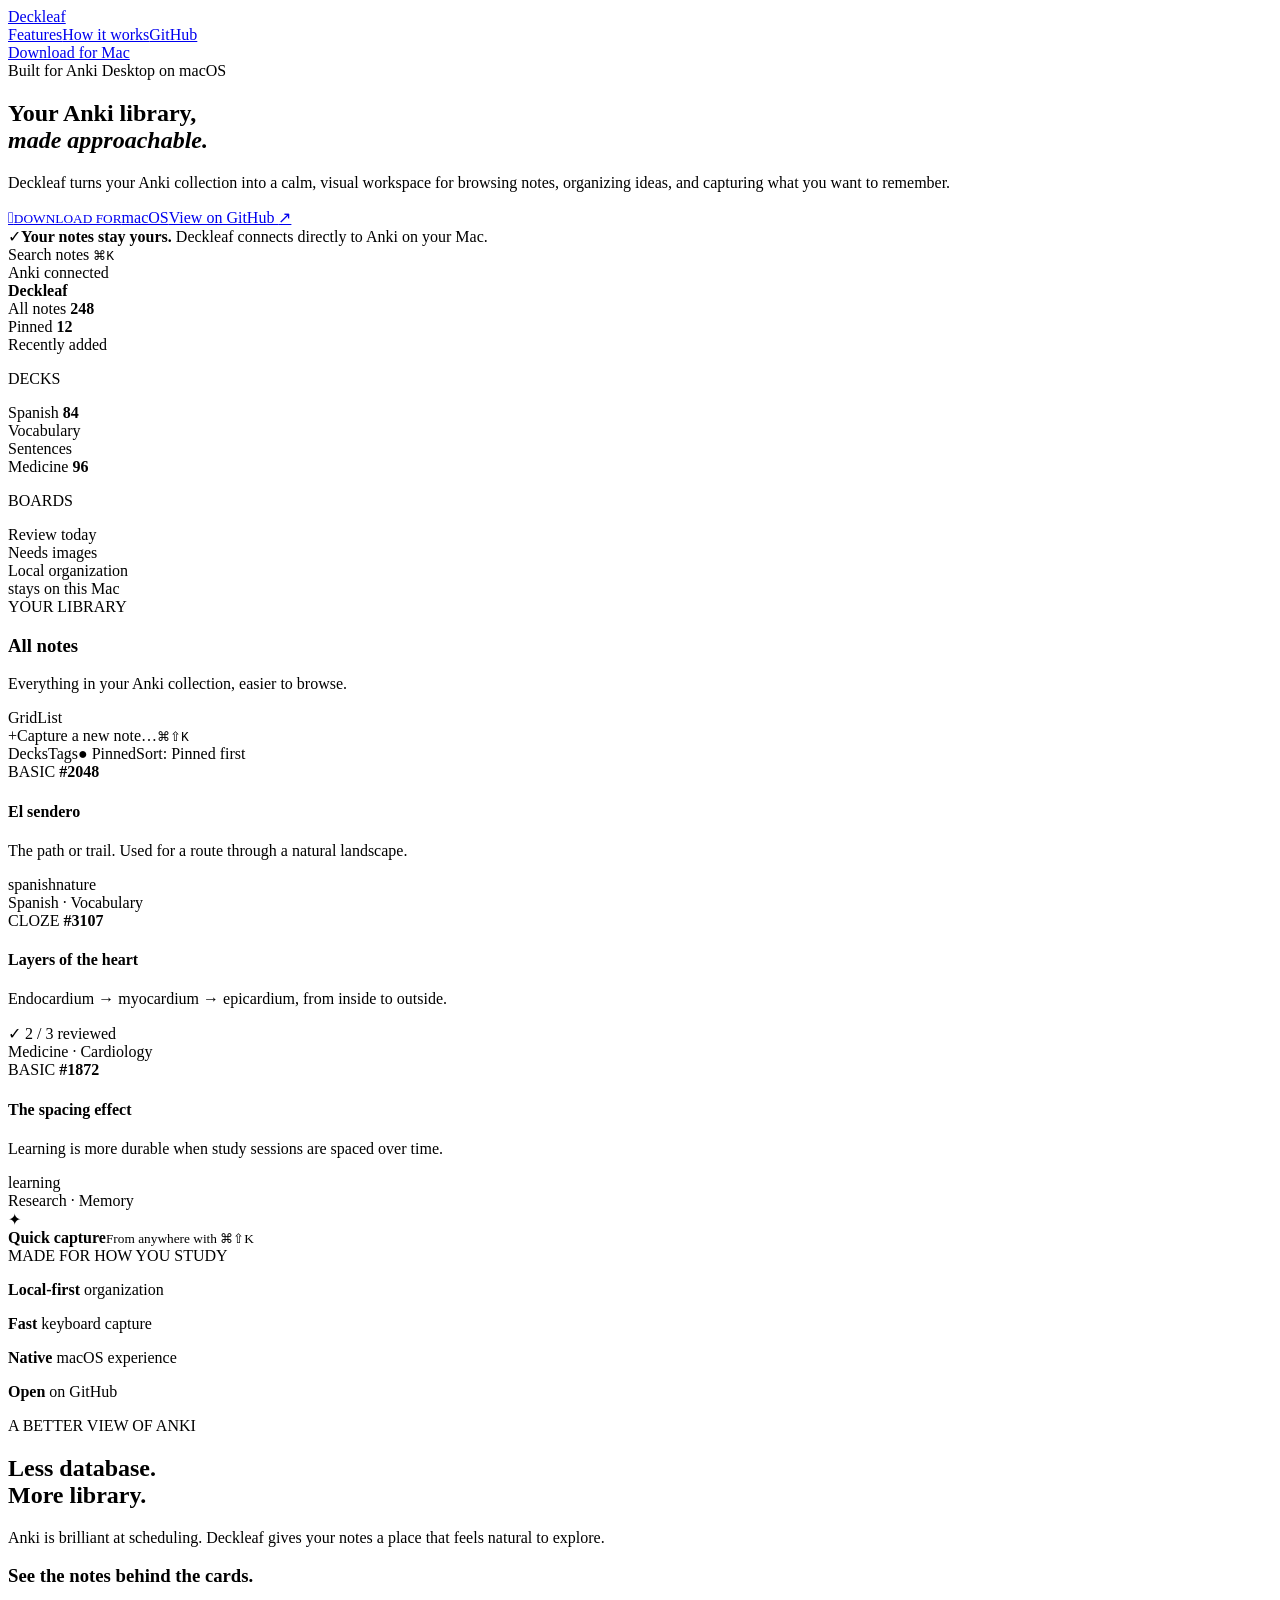
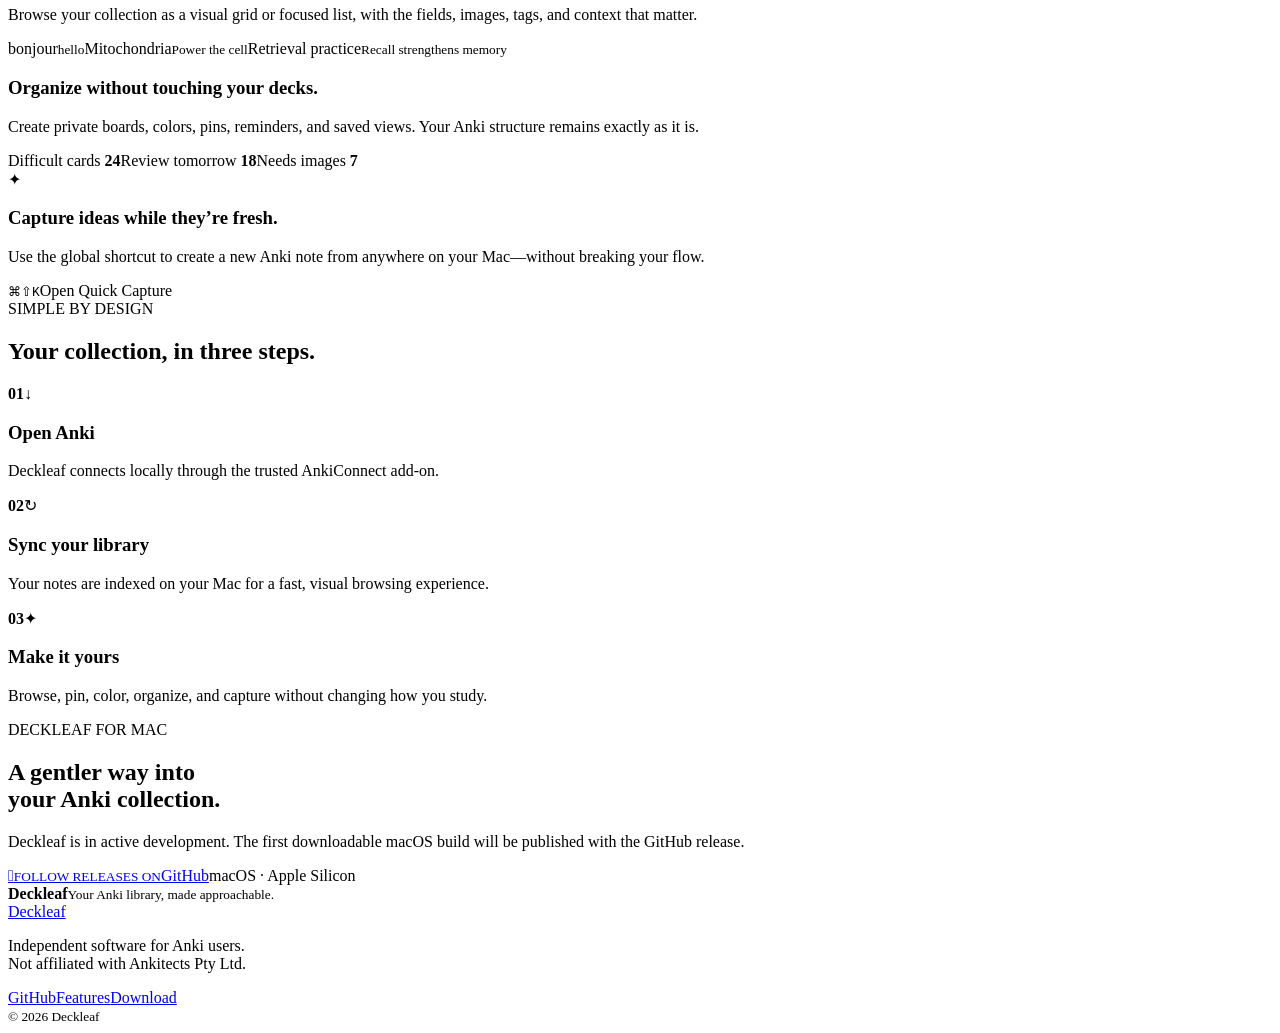
==== docs/index.html @ e9820c0d "Add Deckleaf GitHub Pages site" ====
<!DOCTYPE html><html lang="en"><head><meta charSet="utf-8"/><meta name="viewport" content="width=device-width, initial-scale=1"/><link rel="stylesheet" href="./assets/site.css"><title>Deckleaf — Your Anki library, made approachable</title><meta name="description" content="A calm, visual desktop companion for browsing, organizing, and capturing Anki notes on macOS."/><meta property="og:title" content="Deckleaf — Your Anki library, made approachable"/><meta property="og:description" content="A calm, visual desktop companion for browsing, organizing, and capturing Anki notes on macOS."/><meta property="og:url" content="http://localhost:3000"/><meta property="og:type" content="website"/><meta property="og:image" content="https://deckleaf-app.brad-hambly-89.chatgpt.site/og.png"/><meta property="og:image:width" content="1200"/><meta property="og:image:height" content="630"/><meta property="og:image:alt" content="Deckleaf — Your Anki library, made approachable"/><meta name="twitter:card" content="summary_large_image"/><meta name="twitter:title" content="Deckleaf — Your Anki library, made approachable"/><meta name="twitter:description" content="A calm, visual desktop companion for browsing, organizing, and capturing Anki notes on macOS."/><meta name="twitter:image" content="https://deckleaf-app.brad-hambly-89.chatgpt.site/og.png"/><link rel="shortcut icon" href="./favicon.svg"/><link rel="icon" href="./favicon.svg"/>
</head><body><main><header class="site-nav shell"><a class="site-brand" href="#top" aria-label="Deckleaf home"><span class="brand-mark" aria-hidden="true"><span class="note-glyph"></span></span><span>Deckleaf</span></a><nav aria-label="Main navigation"><a href="#features">Features</a><a href="#how-it-works">How it works</a><a href="https://github.com/bhambly/deckleaf-website">GitHub</a></nav><a class="nav-download" href="#download">Download for Mac</a></header><section class="hero shell" id="top"><div class="hero-copy"><span class="hero-kicker"><i></i>Built for Anki Desktop on macOS</span><h1>Your Anki library,<br/><em>made approachable.</em></h1><p>Deckleaf turns your Anki collection into a calm, visual workspace for browsing notes, organizing ideas, and capturing what you want to remember.</p><div class="hero-actions"><a class="primary-cta" href="#download"><span class="apple"></span><span><small>DOWNLOAD FOR</small>macOS</span></a><a class="secondary-cta" href="https://github.com/bhambly/deckleaf-website">View on GitHub <span>↗</span></a></div><div class="hero-note"><span class="shield-icon">✓</span><span><strong>Your notes stay yours.</strong> Deckleaf connects directly to Anki on your Mac.</span></div></div><div class="preview-wrap"><div class="glow"></div><div class="app-preview" aria-label="Preview of the Deckleaf desktop app"><div class="window-bar"><div class="traffic-lights"><i></i><i></i><i></i></div><div class="window-search"><span class="search-icon"></span>Search notes <kbd>⌘K</kbd></div><span class="connection"><i></i>Anki connected</span></div><div class="preview-body"><aside class="app-sidebar"><div class="app-brand"><span class="brand-mark" aria-hidden="true"><span class="note-glyph"></span></span><strong>Deckleaf</strong></div><div class="nav-item active"><span class="tiny-icon grid-icon"></span>All notes <b>248</b></div><div class="nav-item"><span class="tiny-icon pin-icon"></span>Pinned <b>12</b></div><div class="nav-item"><span class="tiny-icon clock-icon"></span>Recently added</div><p class="side-label">DECKS</p><div class="deck-row"><i class="disclosure"></i>Spanish <b>84</b></div><div class="deck-row indent"><i class="deck-dot amber"></i>Vocabulary</div><div class="deck-row indent"><i class="deck-dot coral"></i>Sentences</div><div class="deck-row"><i class="disclosure"></i>Medicine <b>96</b></div><p class="side-label">BOARDS</p><div class="deck-row"><i class="board-dot mint"></i>Review today</div><div class="deck-row"><i class="board-dot sky"></i>Needs images</div><div class="privacy-row"><span class="lock-icon"></span>Local organization<br/>stays on this Mac</div></aside><main class="app-main"><div class="app-heading"><div><span class="eyebrow">YOUR LIBRARY</span><h3>All notes</h3><p>Everything in your Anki collection, easier to browse.</p></div><div class="view-toggle"><span class="selected">Grid</span><span>List</span></div></div><div class="capture-bar"><span class="plus">+</span><span>Capture a new note…</span><kbd>⌘⇧K</kbd></div><div class="filter-row"><span>Decks</span><span>Tags</span><span class="on">● Pinned</span><span class="sort">Sort: Pinned first</span></div><div class="note-grid"><article class="note-card sand"><div class="card-meta">BASIC <b>#2048</b></div><h4>El sendero</h4><p>The path or trail. Used for a route through a natural landscape.</p><div class="chips"><span>spanish</span><span>nature</span></div><footer>Spanish · Vocabulary</footer></article><article class="note-card mint-card"><div class="card-meta">CLOZE <b>#3107</b></div><h4>Layers of the heart</h4><p>Endocardium → myocardium → epicardium, from inside to outside.</p><div class="progress-chip">✓ 2 / 3 reviewed</div><footer>Medicine · Cardiology</footer></article><article class="note-card"><div class="card-meta">BASIC <b>#1872</b></div><h4>The spacing effect</h4><p>Learning is more durable when study sessions are spaced over time.</p><div class="chips"><span>learning</span></div><footer>Research · Memory</footer></article></div></main></div></div><div class="floating-note"><span class="spark">✦</span><div><strong>Quick capture</strong><small>From anywhere with ⌘⇧K</small></div></div></div></section><section class="trust-strip"><div class="shell"><span>MADE FOR HOW YOU STUDY</span><p><b>Local-first</b> organization</p><p><b>Fast</b> keyboard capture</p><p><b>Native</b> macOS experience</p><p><b>Open</b> on GitHub</p></div></section><section class="feature-section shell" id="features"><div class="section-heading"><span class="eyebrow">A BETTER VIEW OF ANKI</span><h2>Less database.<br/>More library.</h2><p>Anki is brilliant at scheduling. Deckleaf gives your notes a place that feels natural to explore.</p></div><div class="feature-grid"><article class="feature-card large"><div class="feature-icon amber-bg"><span class="grid-mini"></span></div><h3>See the notes behind the cards.</h3><p>Browse your collection as a visual grid or focused list, with the fields, images, tags, and context that matter.</p><div class="mini-cards"><span class="mini-card peach-card">bonjour<small>hello</small></span><span class="mini-card mint-card">Mitochondria<small>Power the cell</small></span><span class="mini-card lavender-card">Retrieval practice<small>Recall strengthens memory</small></span></div></article><article class="feature-card"><div class="feature-icon mint-bg"><span class="board-mini"></span></div><h3>Organize without touching your decks.</h3><p>Create private boards, colors, pins, reminders, and saved views. Your Anki structure remains exactly as it is.</p><div class="board-list"><span><i class="board-dot coral"></i>Difficult cards <b>24</b></span><span><i class="board-dot mint"></i>Review tomorrow <b>18</b></span><span><i class="board-dot sky"></i>Needs images <b>7</b></span></div></article><article class="feature-card"><div class="feature-icon sky-bg"><span class="bolt-mini">✦</span></div><h3>Capture ideas while they’re fresh.</h3><p>Use the global shortcut to create a new Anki note from anywhere on your Mac—without breaking your flow.</p><div class="shortcut"><kbd>⌘</kbd><kbd>⇧</kbd><kbd>K</kbd><span>Open Quick Capture</span></div></article></div></section><section class="workflow" id="how-it-works"><div class="shell"><div class="section-heading compact"><span class="eyebrow">SIMPLE BY DESIGN</span><h2>Your collection, in three steps.</h2></div><div class="steps"><article><b>01</b><span class="step-mark">↓</span><h3>Open Anki</h3><p>Deckleaf connects locally through the trusted AnkiConnect add-on.</p></article><article><b>02</b><span class="step-mark">↻</span><h3>Sync your library</h3><p>Your notes are indexed on your Mac for a fast, visual browsing experience.</p></article><article><b>03</b><span class="step-mark">✦</span><h3>Make it yours</h3><p>Browse, pin, color, organize, and capture without changing how you study.</p></article></div></div></section><section class="download shell" id="download"><div class="download-card"><div class="download-copy"><span class="brand-mark" aria-hidden="true"><span class="note-glyph"></span></span><span class="eyebrow">DECKLEAF FOR MAC</span><h2>A gentler way into<br/>your Anki collection.</h2><p>Deckleaf is in active development. The first downloadable macOS build will be published with the GitHub release.</p><div class="hero-actions"><a class="primary-cta" href="https://github.com/bhambly/deckleaf-website"><span class="apple"></span><span><small>FOLLOW RELEASES ON</small>GitHub</span></a><span class="version">macOS · Apple Silicon</span></div></div><div class="download-art"><div class="stack-card one"></div><div class="stack-card two"></div><div class="stack-card three"><span class="note-glyph"></span><b>Deckleaf</b><small>Your Anki library, made approachable.</small></div></div></div></section><footer><div class="shell"><a class="site-brand" href="#top"><span class="brand-mark" aria-hidden="true"><span class="note-glyph"></span></span><span>Deckleaf</span></a><p>Independent software for Anki users.<br/>Not affiliated with Ankitects Pty Ltd.</p><div><a href="https://github.com/bhambly/deckleaf-website">GitHub</a><a href="#features">Features</a><a href="#download">Download</a></div><small>© 2026 Deckleaf</small></div></footer></main></body></html>
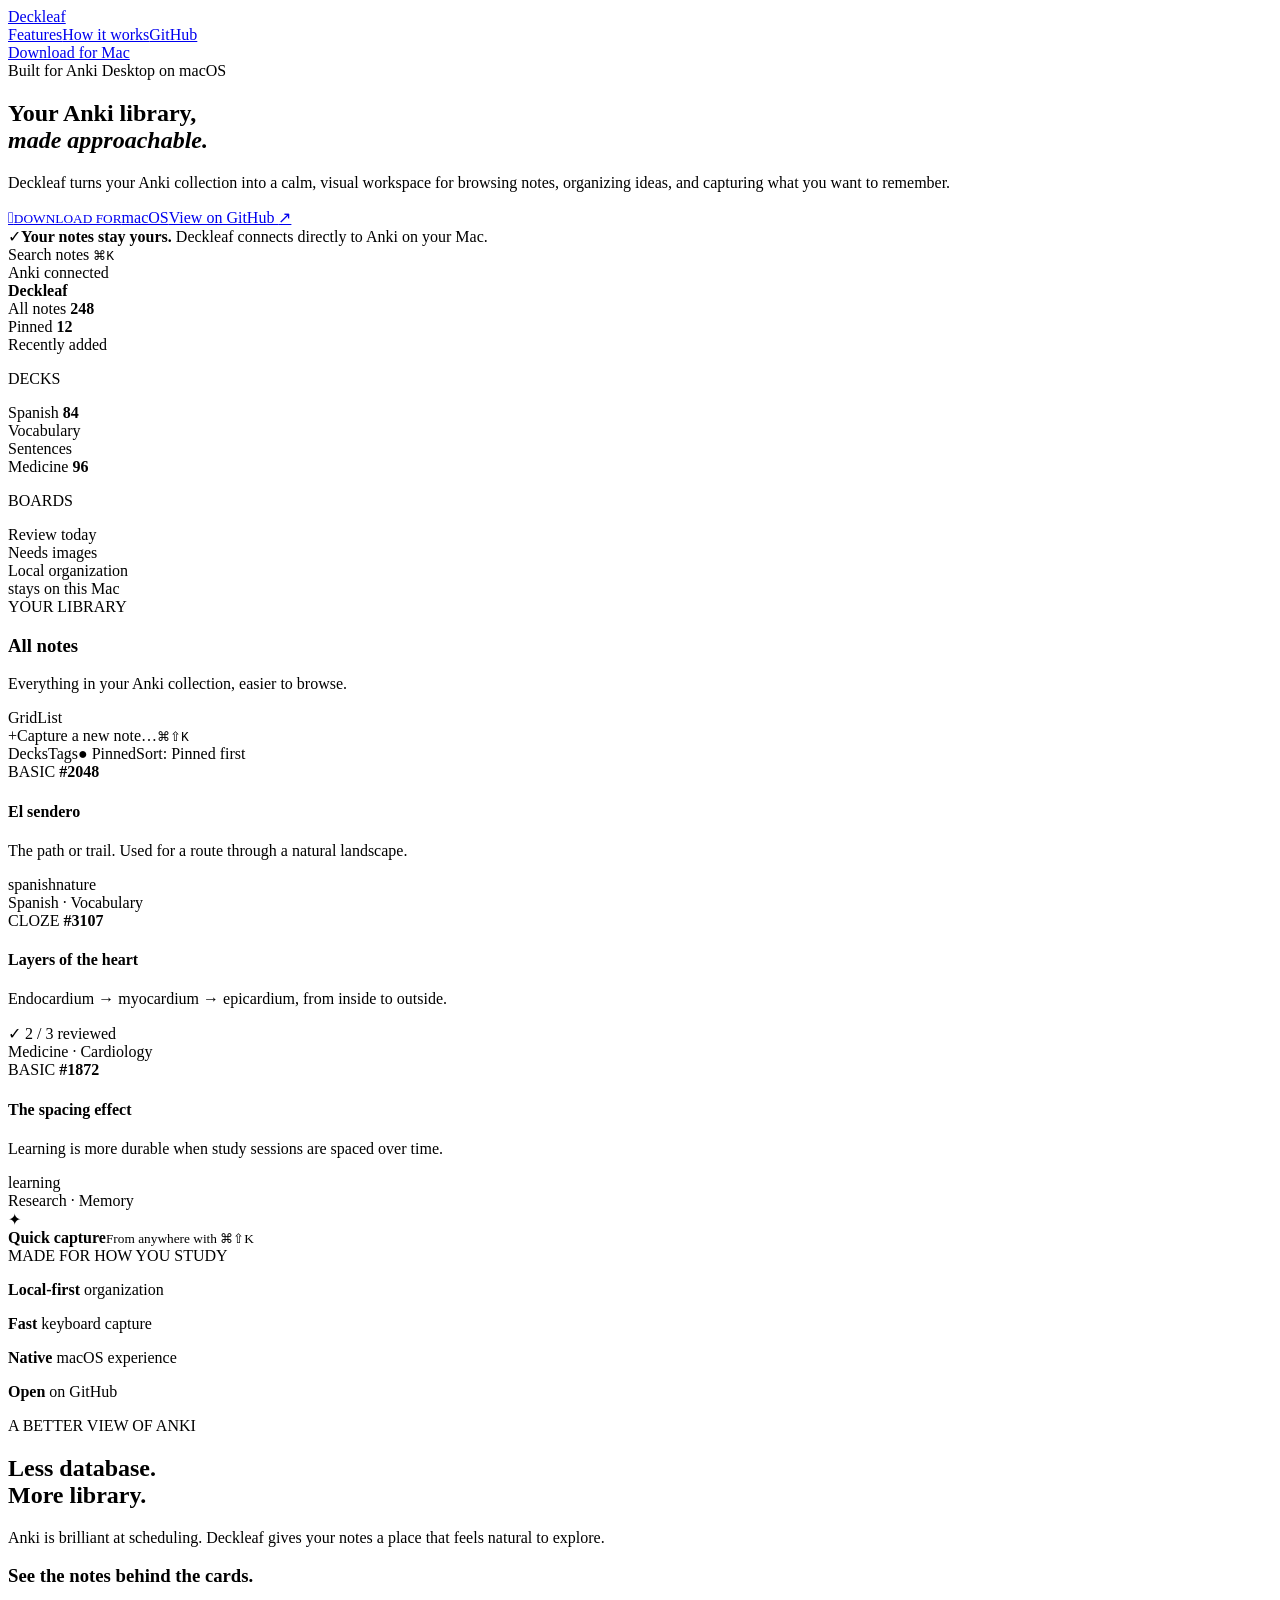
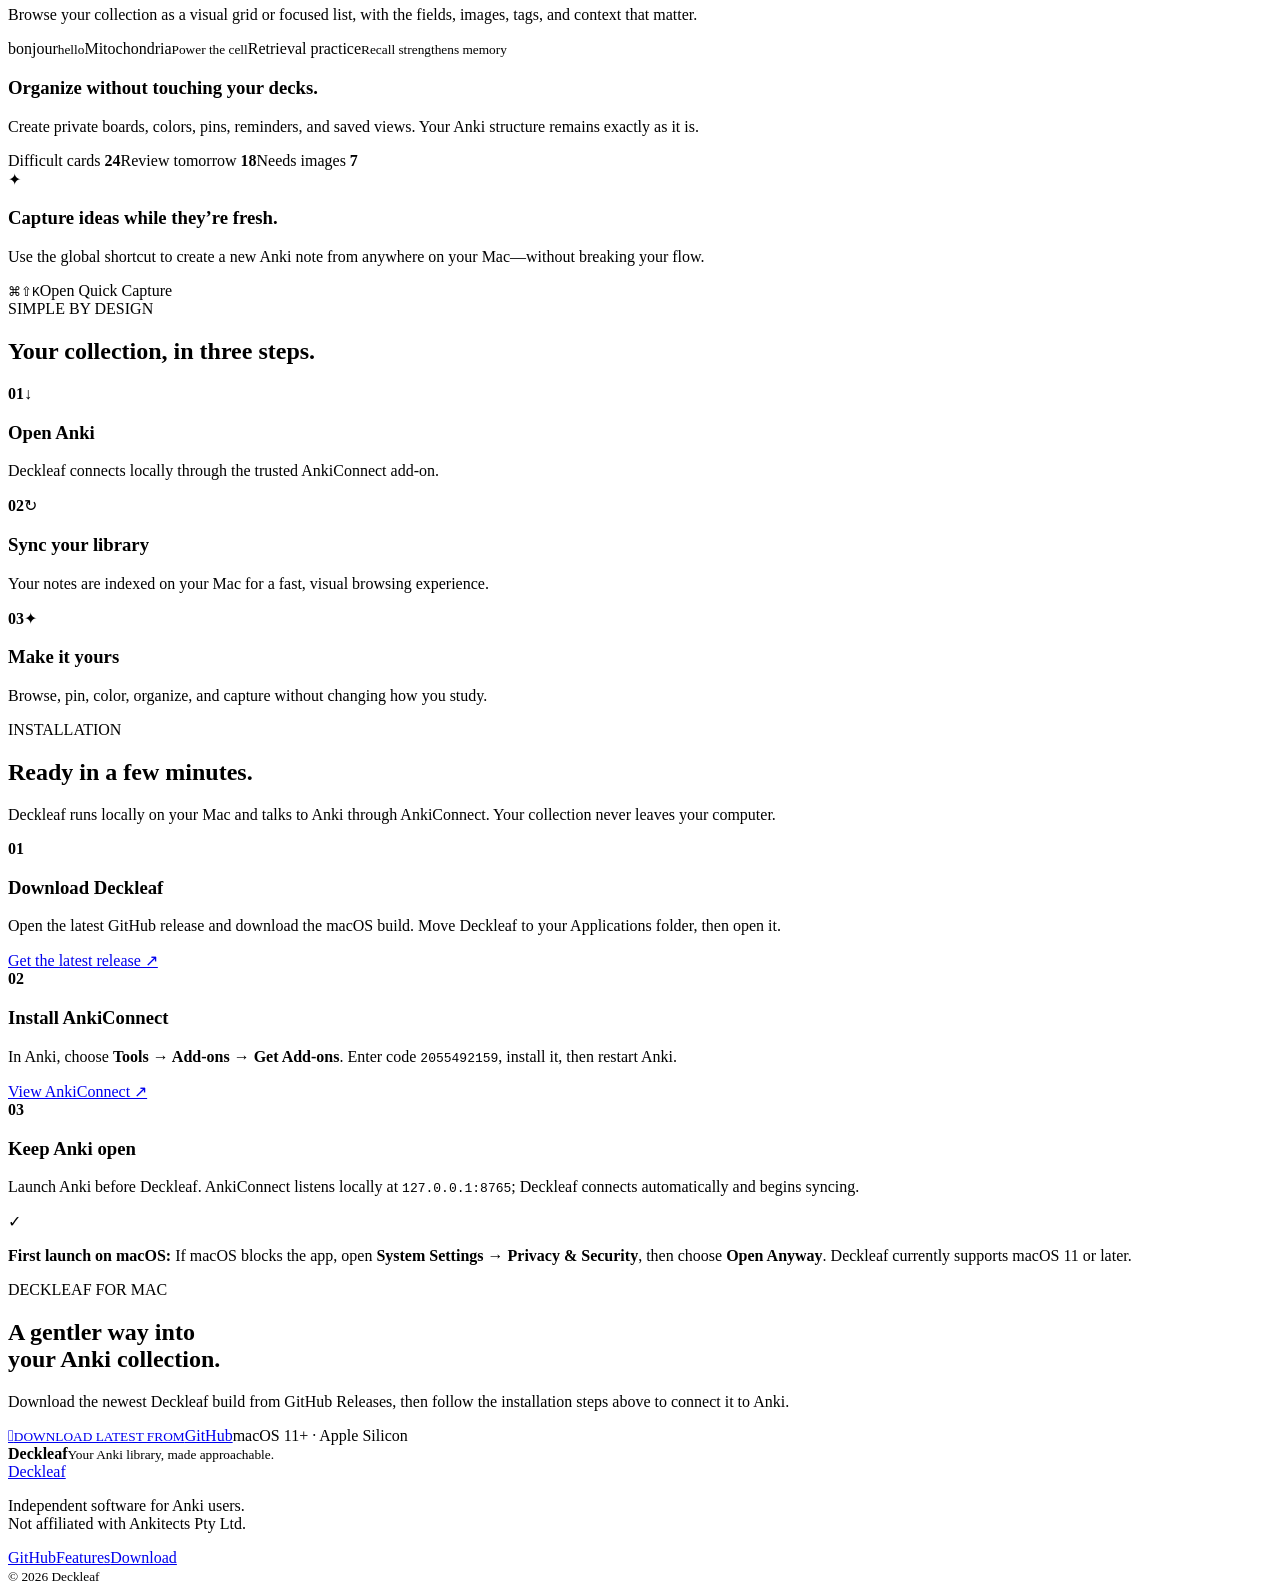
==== commit b8ea1f66: "Link downloads and add installation guide" ====
--- a/docs/index.html
+++ b/docs/index.html
@@ -1,2 +1,2 @@
-<!DOCTYPE html><html lang="en"><head><meta charSet="utf-8"/><meta name="viewport" content="width=device-width, initial-scale=1"/><link rel="stylesheet" href="./assets/site.css"><title>Deckleaf — Your Anki library, made approachable</title><meta name="description" content="A calm, visual desktop companion for browsing, organizing, and capturing Anki notes on macOS."/><meta property="og:title" content="Deckleaf — Your Anki library, made approachable"/><meta property="og:description" content="A calm, visual desktop companion for browsing, organizing, and capturing Anki notes on macOS."/><meta property="og:url" content="http://localhost:3000"/><meta property="og:type" content="website"/><meta property="og:image" content="https://deckleaf-app.brad-hambly-89.chatgpt.site/og.png"/><meta property="og:image:width" content="1200"/><meta property="og:image:height" content="630"/><meta property="og:image:alt" content="Deckleaf — Your Anki library, made approachable"/><meta name="twitter:card" content="summary_large_image"/><meta name="twitter:title" content="Deckleaf — Your Anki library, made approachable"/><meta name="twitter:description" content="A calm, visual desktop companion for browsing, organizing, and capturing Anki notes on macOS."/><meta name="twitter:image" content="https://deckleaf-app.brad-hambly-89.chatgpt.site/og.png"/><link rel="shortcut icon" href="./favicon.svg"/><link rel="icon" href="./favicon.svg"/>
-</head><body><main><header class="site-nav shell"><a class="site-brand" href="#top" aria-label="Deckleaf home"><span class="brand-mark" aria-hidden="true"><span class="note-glyph"></span></span><span>Deckleaf</span></a><nav aria-label="Main navigation"><a href="#features">Features</a><a href="#how-it-works">How it works</a><a href="https://github.com/bhambly/deckleaf-website">GitHub</a></nav><a class="nav-download" href="#download">Download for Mac</a></header><section class="hero shell" id="top"><div class="hero-copy"><span class="hero-kicker"><i></i>Built for Anki Desktop on macOS</span><h1>Your Anki library,<br/><em>made approachable.</em></h1><p>Deckleaf turns your Anki collection into a calm, visual workspace for browsing notes, organizing ideas, and capturing what you want to remember.</p><div class="hero-actions"><a class="primary-cta" href="#download"><span class="apple"></span><span><small>DOWNLOAD FOR</small>macOS</span></a><a class="secondary-cta" href="https://github.com/bhambly/deckleaf-website">View on GitHub <span>↗</span></a></div><div class="hero-note"><span class="shield-icon">✓</span><span><strong>Your notes stay yours.</strong> Deckleaf connects directly to Anki on your Mac.</span></div></div><div class="preview-wrap"><div class="glow"></div><div class="app-preview" aria-label="Preview of the Deckleaf desktop app"><div class="window-bar"><div class="traffic-lights"><i></i><i></i><i></i></div><div class="window-search"><span class="search-icon"></span>Search notes <kbd>⌘K</kbd></div><span class="connection"><i></i>Anki connected</span></div><div class="preview-body"><aside class="app-sidebar"><div class="app-brand"><span class="brand-mark" aria-hidden="true"><span class="note-glyph"></span></span><strong>Deckleaf</strong></div><div class="nav-item active"><span class="tiny-icon grid-icon"></span>All notes <b>248</b></div><div class="nav-item"><span class="tiny-icon pin-icon"></span>Pinned <b>12</b></div><div class="nav-item"><span class="tiny-icon clock-icon"></span>Recently added</div><p class="side-label">DECKS</p><div class="deck-row"><i class="disclosure"></i>Spanish <b>84</b></div><div class="deck-row indent"><i class="deck-dot amber"></i>Vocabulary</div><div class="deck-row indent"><i class="deck-dot coral"></i>Sentences</div><div class="deck-row"><i class="disclosure"></i>Medicine <b>96</b></div><p class="side-label">BOARDS</p><div class="deck-row"><i class="board-dot mint"></i>Review today</div><div class="deck-row"><i class="board-dot sky"></i>Needs images</div><div class="privacy-row"><span class="lock-icon"></span>Local organization<br/>stays on this Mac</div></aside><main class="app-main"><div class="app-heading"><div><span class="eyebrow">YOUR LIBRARY</span><h3>All notes</h3><p>Everything in your Anki collection, easier to browse.</p></div><div class="view-toggle"><span class="selected">Grid</span><span>List</span></div></div><div class="capture-bar"><span class="plus">+</span><span>Capture a new note…</span><kbd>⌘⇧K</kbd></div><div class="filter-row"><span>Decks</span><span>Tags</span><span class="on">● Pinned</span><span class="sort">Sort: Pinned first</span></div><div class="note-grid"><article class="note-card sand"><div class="card-meta">BASIC <b>#2048</b></div><h4>El sendero</h4><p>The path or trail. Used for a route through a natural landscape.</p><div class="chips"><span>spanish</span><span>nature</span></div><footer>Spanish · Vocabulary</footer></article><article class="note-card mint-card"><div class="card-meta">CLOZE <b>#3107</b></div><h4>Layers of the heart</h4><p>Endocardium → myocardium → epicardium, from inside to outside.</p><div class="progress-chip">✓ 2 / 3 reviewed</div><footer>Medicine · Cardiology</footer></article><article class="note-card"><div class="card-meta">BASIC <b>#1872</b></div><h4>The spacing effect</h4><p>Learning is more durable when study sessions are spaced over time.</p><div class="chips"><span>learning</span></div><footer>Research · Memory</footer></article></div></main></div></div><div class="floating-note"><span class="spark">✦</span><div><strong>Quick capture</strong><small>From anywhere with ⌘⇧K</small></div></div></div></section><section class="trust-strip"><div class="shell"><span>MADE FOR HOW YOU STUDY</span><p><b>Local-first</b> organization</p><p><b>Fast</b> keyboard capture</p><p><b>Native</b> macOS experience</p><p><b>Open</b> on GitHub</p></div></section><section class="feature-section shell" id="features"><div class="section-heading"><span class="eyebrow">A BETTER VIEW OF ANKI</span><h2>Less database.<br/>More library.</h2><p>Anki is brilliant at scheduling. Deckleaf gives your notes a place that feels natural to explore.</p></div><div class="feature-grid"><article class="feature-card large"><div class="feature-icon amber-bg"><span class="grid-mini"></span></div><h3>See the notes behind the cards.</h3><p>Browse your collection as a visual grid or focused list, with the fields, images, tags, and context that matter.</p><div class="mini-cards"><span class="mini-card peach-card">bonjour<small>hello</small></span><span class="mini-card mint-card">Mitochondria<small>Power the cell</small></span><span class="mini-card lavender-card">Retrieval practice<small>Recall strengthens memory</small></span></div></article><article class="feature-card"><div class="feature-icon mint-bg"><span class="board-mini"></span></div><h3>Organize without touching your decks.</h3><p>Create private boards, colors, pins, reminders, and saved views. Your Anki structure remains exactly as it is.</p><div class="board-list"><span><i class="board-dot coral"></i>Difficult cards <b>24</b></span><span><i class="board-dot mint"></i>Review tomorrow <b>18</b></span><span><i class="board-dot sky"></i>Needs images <b>7</b></span></div></article><article class="feature-card"><div class="feature-icon sky-bg"><span class="bolt-mini">✦</span></div><h3>Capture ideas while they’re fresh.</h3><p>Use the global shortcut to create a new Anki note from anywhere on your Mac—without breaking your flow.</p><div class="shortcut"><kbd>⌘</kbd><kbd>⇧</kbd><kbd>K</kbd><span>Open Quick Capture</span></div></article></div></section><section class="workflow" id="how-it-works"><div class="shell"><div class="section-heading compact"><span class="eyebrow">SIMPLE BY DESIGN</span><h2>Your collection, in three steps.</h2></div><div class="steps"><article><b>01</b><span class="step-mark">↓</span><h3>Open Anki</h3><p>Deckleaf connects locally through the trusted AnkiConnect add-on.</p></article><article><b>02</b><span class="step-mark">↻</span><h3>Sync your library</h3><p>Your notes are indexed on your Mac for a fast, visual browsing experience.</p></article><article><b>03</b><span class="step-mark">✦</span><h3>Make it yours</h3><p>Browse, pin, color, organize, and capture without changing how you study.</p></article></div></div></section><section class="download shell" id="download"><div class="download-card"><div class="download-copy"><span class="brand-mark" aria-hidden="true"><span class="note-glyph"></span></span><span class="eyebrow">DECKLEAF FOR MAC</span><h2>A gentler way into<br/>your Anki collection.</h2><p>Deckleaf is in active development. The first downloadable macOS build will be published with the GitHub release.</p><div class="hero-actions"><a class="primary-cta" href="https://github.com/bhambly/deckleaf-website"><span class="apple"></span><span><small>FOLLOW RELEASES ON</small>GitHub</span></a><span class="version">macOS · Apple Silicon</span></div></div><div class="download-art"><div class="stack-card one"></div><div class="stack-card two"></div><div class="stack-card three"><span class="note-glyph"></span><b>Deckleaf</b><small>Your Anki library, made approachable.</small></div></div></div></section><footer><div class="shell"><a class="site-brand" href="#top"><span class="brand-mark" aria-hidden="true"><span class="note-glyph"></span></span><span>Deckleaf</span></a><p>Independent software for Anki users.<br/>Not affiliated with Ankitects Pty Ltd.</p><div><a href="https://github.com/bhambly/deckleaf-website">GitHub</a><a href="#features">Features</a><a href="#download">Download</a></div><small>© 2026 Deckleaf</small></div></footer></main></body></html>+<!DOCTYPE html><html lang="en"><head><meta charSet="utf-8"/><meta name="viewport" content="width=device-width, initial-scale=1"/><link rel="stylesheet" href="/app/globals.css" data-rsc-css-href="/app/globals.css" data-precedence="vite-rsc/importer-resources"/><title>Deckleaf — Your Anki library, made approachable</title><meta name="description" content="A calm, visual desktop companion for browsing, organizing, and capturing Anki notes on macOS."/><meta property="og:title" content="Deckleaf — Your Anki library, made approachable"/><meta property="og:description" content="A calm, visual desktop companion for browsing, organizing, and capturing Anki notes on macOS."/><meta property="og:url" content="http://localhost:3001"/><meta property="og:type" content="website"/><meta property="og:image" content="http://localhost:3001/og.png"/><meta property="og:image:width" content="1200"/><meta property="og:image:height" content="630"/><meta property="og:image:alt" content="Deckleaf — Your Anki library, made approachable"/><meta name="twitter:card" content="summary_large_image"/><meta name="twitter:title" content="Deckleaf — Your Anki library, made approachable"/><meta name="twitter:description" content="A calm, visual desktop companion for browsing, organizing, and capturing Anki notes on macOS."/><meta name="twitter:image" content="http://localhost:3001/og.png"/><link rel="shortcut icon" href="/favicon.svg"/><link rel="icon" href="/favicon.svg"/><link rel="modulepreload" href="/@id/__x00__virtual:vite-rsc/entry-browser" />
+</head><body><main><header class="site-nav shell"><a class="site-brand" href="#top" aria-label="Deckleaf home"><span class="brand-mark" aria-hidden="true"><span class="note-glyph"></span></span><span>Deckleaf</span></a><nav aria-label="Main navigation"><a href="#features">Features</a><a href="#how-it-works">How it works</a><a href="https://github.com/bhambly/deckleaf">GitHub</a></nav><a class="nav-download" href="https://github.com/bhambly/deckleaf/releases/latest">Download for Mac</a></header><section class="hero shell" id="top"><div class="hero-copy"><span class="hero-kicker"><i></i>Built for Anki Desktop on macOS</span><h1>Your Anki library,<br/><em>made approachable.</em></h1><p>Deckleaf turns your Anki collection into a calm, visual workspace for browsing notes, organizing ideas, and capturing what you want to remember.</p><div class="hero-actions"><a class="primary-cta" href="https://github.com/bhambly/deckleaf/releases/latest"><span class="apple"></span><span><small>DOWNLOAD FOR</small>macOS</span></a><a class="secondary-cta" href="https://github.com/bhambly/deckleaf">View on GitHub <span>↗</span></a></div><div class="hero-note"><span class="shield-icon">✓</span><span><strong>Your notes stay yours.</strong> Deckleaf connects directly to Anki on your Mac.</span></div></div><div class="preview-wrap"><div class="glow"></div><div class="app-preview" aria-label="Preview of the Deckleaf desktop app"><div class="window-bar"><div class="traffic-lights"><i></i><i></i><i></i></div><div class="window-search"><span class="search-icon"></span>Search notes <kbd>⌘K</kbd></div><span class="connection"><i></i>Anki connected</span></div><div class="preview-body"><aside class="app-sidebar"><div class="app-brand"><span class="brand-mark" aria-hidden="true"><span class="note-glyph"></span></span><strong>Deckleaf</strong></div><div class="nav-item active"><span class="tiny-icon grid-icon"></span>All notes <b>248</b></div><div class="nav-item"><span class="tiny-icon pin-icon"></span>Pinned <b>12</b></div><div class="nav-item"><span class="tiny-icon clock-icon"></span>Recently added</div><p class="side-label">DECKS</p><div class="deck-row"><i class="disclosure"></i>Spanish <b>84</b></div><div class="deck-row indent"><i class="deck-dot amber"></i>Vocabulary</div><div class="deck-row indent"><i class="deck-dot coral"></i>Sentences</div><div class="deck-row"><i class="disclosure"></i>Medicine <b>96</b></div><p class="side-label">BOARDS</p><div class="deck-row"><i class="board-dot mint"></i>Review today</div><div class="deck-row"><i class="board-dot sky"></i>Needs images</div><div class="privacy-row"><span class="lock-icon"></span>Local organization<br/>stays on this Mac</div></aside><main class="app-main"><div class="app-heading"><div><span class="eyebrow">YOUR LIBRARY</span><h3>All notes</h3><p>Everything in your Anki collection, easier to browse.</p></div><div class="view-toggle"><span class="selected">Grid</span><span>List</span></div></div><div class="capture-bar"><span class="plus">+</span><span>Capture a new note…</span><kbd>⌘⇧K</kbd></div><div class="filter-row"><span>Decks</span><span>Tags</span><span class="on">● Pinned</span><span class="sort">Sort: Pinned first</span></div><div class="note-grid"><article class="note-card sand"><div class="card-meta">BASIC <b>#2048</b></div><h4>El sendero</h4><p>The path or trail. Used for a route through a natural landscape.</p><div class="chips"><span>spanish</span><span>nature</span></div><footer>Spanish · Vocabulary</footer></article><article class="note-card mint-card"><div class="card-meta">CLOZE <b>#3107</b></div><h4>Layers of the heart</h4><p>Endocardium → myocardium → epicardium, from inside to outside.</p><div class="progress-chip">✓ 2 / 3 reviewed</div><footer>Medicine · Cardiology</footer></article><article class="note-card"><div class="card-meta">BASIC <b>#1872</b></div><h4>The spacing effect</h4><p>Learning is more durable when study sessions are spaced over time.</p><div class="chips"><span>learning</span></div><footer>Research · Memory</footer></article></div></main></div></div><div class="floating-note"><span class="spark">✦</span><div><strong>Quick capture</strong><small>From anywhere with ⌘⇧K</small></div></div></div></section><section class="trust-strip"><div class="shell"><span>MADE FOR HOW YOU STUDY</span><p><b>Local-first</b> organization</p><p><b>Fast</b> keyboard capture</p><p><b>Native</b> macOS experience</p><p><b>Open</b> on GitHub</p></div></section><section class="feature-section shell" id="features"><div class="section-heading"><span class="eyebrow">A BETTER VIEW OF ANKI</span><h2>Less database.<br/>More library.</h2><p>Anki is brilliant at scheduling. Deckleaf gives your notes a place that feels natural to explore.</p></div><div class="feature-grid"><article class="feature-card large"><div class="feature-icon amber-bg"><span class="grid-mini"></span></div><h3>See the notes behind the cards.</h3><p>Browse your collection as a visual grid or focused list, with the fields, images, tags, and context that matter.</p><div class="mini-cards"><span class="mini-card peach-card">bonjour<small>hello</small></span><span class="mini-card mint-card">Mitochondria<small>Power the cell</small></span><span class="mini-card lavender-card">Retrieval practice<small>Recall strengthens memory</small></span></div></article><article class="feature-card"><div class="feature-icon mint-bg"><span class="board-mini"></span></div><h3>Organize without touching your decks.</h3><p>Create private boards, colors, pins, reminders, and saved views. Your Anki structure remains exactly as it is.</p><div class="board-list"><span><i class="board-dot coral"></i>Difficult cards <b>24</b></span><span><i class="board-dot mint"></i>Review tomorrow <b>18</b></span><span><i class="board-dot sky"></i>Needs images <b>7</b></span></div></article><article class="feature-card"><div class="feature-icon sky-bg"><span class="bolt-mini">✦</span></div><h3>Capture ideas while they’re fresh.</h3><p>Use the global shortcut to create a new Anki note from anywhere on your Mac—without breaking your flow.</p><div class="shortcut"><kbd>⌘</kbd><kbd>⇧</kbd><kbd>K</kbd><span>Open Quick Capture</span></div></article></div></section><section class="workflow" id="how-it-works"><div class="shell"><div class="section-heading compact"><span class="eyebrow">SIMPLE BY DESIGN</span><h2>Your collection, in three steps.</h2></div><div class="steps"><article><b>01</b><span class="step-mark">↓</span><h3>Open Anki</h3><p>Deckleaf connects locally through the trusted AnkiConnect add-on.</p></article><article><b>02</b><span class="step-mark">↻</span><h3>Sync your library</h3><p>Your notes are indexed on your Mac for a fast, visual browsing experience.</p></article><article><b>03</b><span class="step-mark">✦</span><h3>Make it yours</h3><p>Browse, pin, color, organize, and capture without changing how you study.</p></article></div></div></section><section class="install shell" id="install"><div class="section-heading"><span class="eyebrow">INSTALLATION</span><h2>Ready in a few minutes.</h2><p>Deckleaf runs locally on your Mac and talks to Anki through AnkiConnect. Your collection never leaves your computer.</p></div><div class="install-grid"><article><b>01</b><h3>Download Deckleaf</h3><p>Open the latest GitHub release and download the macOS build. Move Deckleaf to your Applications folder, then open it.</p><a href="https://github.com/bhambly/deckleaf/releases/latest">Get the latest release ↗</a></article><article><b>02</b><h3>Install AnkiConnect</h3><p>In Anki, choose <strong>Tools → Add-ons → Get Add-ons</strong>. Enter code <code>2055492159</code>, install it, then restart Anki.</p><a href="https://ankiweb.net/shared/info/2055492159">View AnkiConnect ↗</a></article><article><b>03</b><h3>Keep Anki open</h3><p>Launch Anki before Deckleaf. AnkiConnect listens locally at <code>127.0.0.1:8765</code>; Deckleaf connects automatically and begins syncing.</p></article></div><div class="install-note"><span class="shield-icon">✓</span><p><strong>First launch on macOS:</strong> If macOS blocks the app, open <strong>System Settings → Privacy &amp; Security</strong>, then choose <strong>Open Anyway</strong>. Deckleaf currently supports macOS 11 or later.</p></div></section><section class="download shell" id="download"><div class="download-card"><div class="download-copy"><span class="brand-mark" aria-hidden="true"><span class="note-glyph"></span></span><span class="eyebrow">DECKLEAF FOR MAC</span><h2>A gentler way into<br/>your Anki collection.</h2><p>Download the newest Deckleaf build from GitHub Releases, then follow the installation steps above to connect it to Anki.</p><div class="hero-actions"><a class="primary-cta" href="https://github.com/bhambly/deckleaf/releases/latest"><span class="apple"></span><span><small>DOWNLOAD LATEST FROM</small>GitHub</span></a><span class="version">macOS 11+ · Apple Silicon</span></div></div><div class="download-art"><div class="stack-card one"></div><div class="stack-card two"></div><div class="stack-card three"><span class="note-glyph"></span><b>Deckleaf</b><small>Your Anki library, made approachable.</small></div></div></div></section><footer><div class="shell"><a class="site-brand" href="#top"><span class="brand-mark" aria-hidden="true"><span class="note-glyph"></span></span><span>Deckleaf</span></a><p>Independent software for Anki users.<br/>Not affiliated with Ankitects Pty Ltd.</p><div><a href="https://github.com/bhambly/deckleaf">GitHub</a><a href="#features">Features</a><a href="#download">Download</a></div><small>© 2026 Deckleaf</small></div></footer></main></body></html>
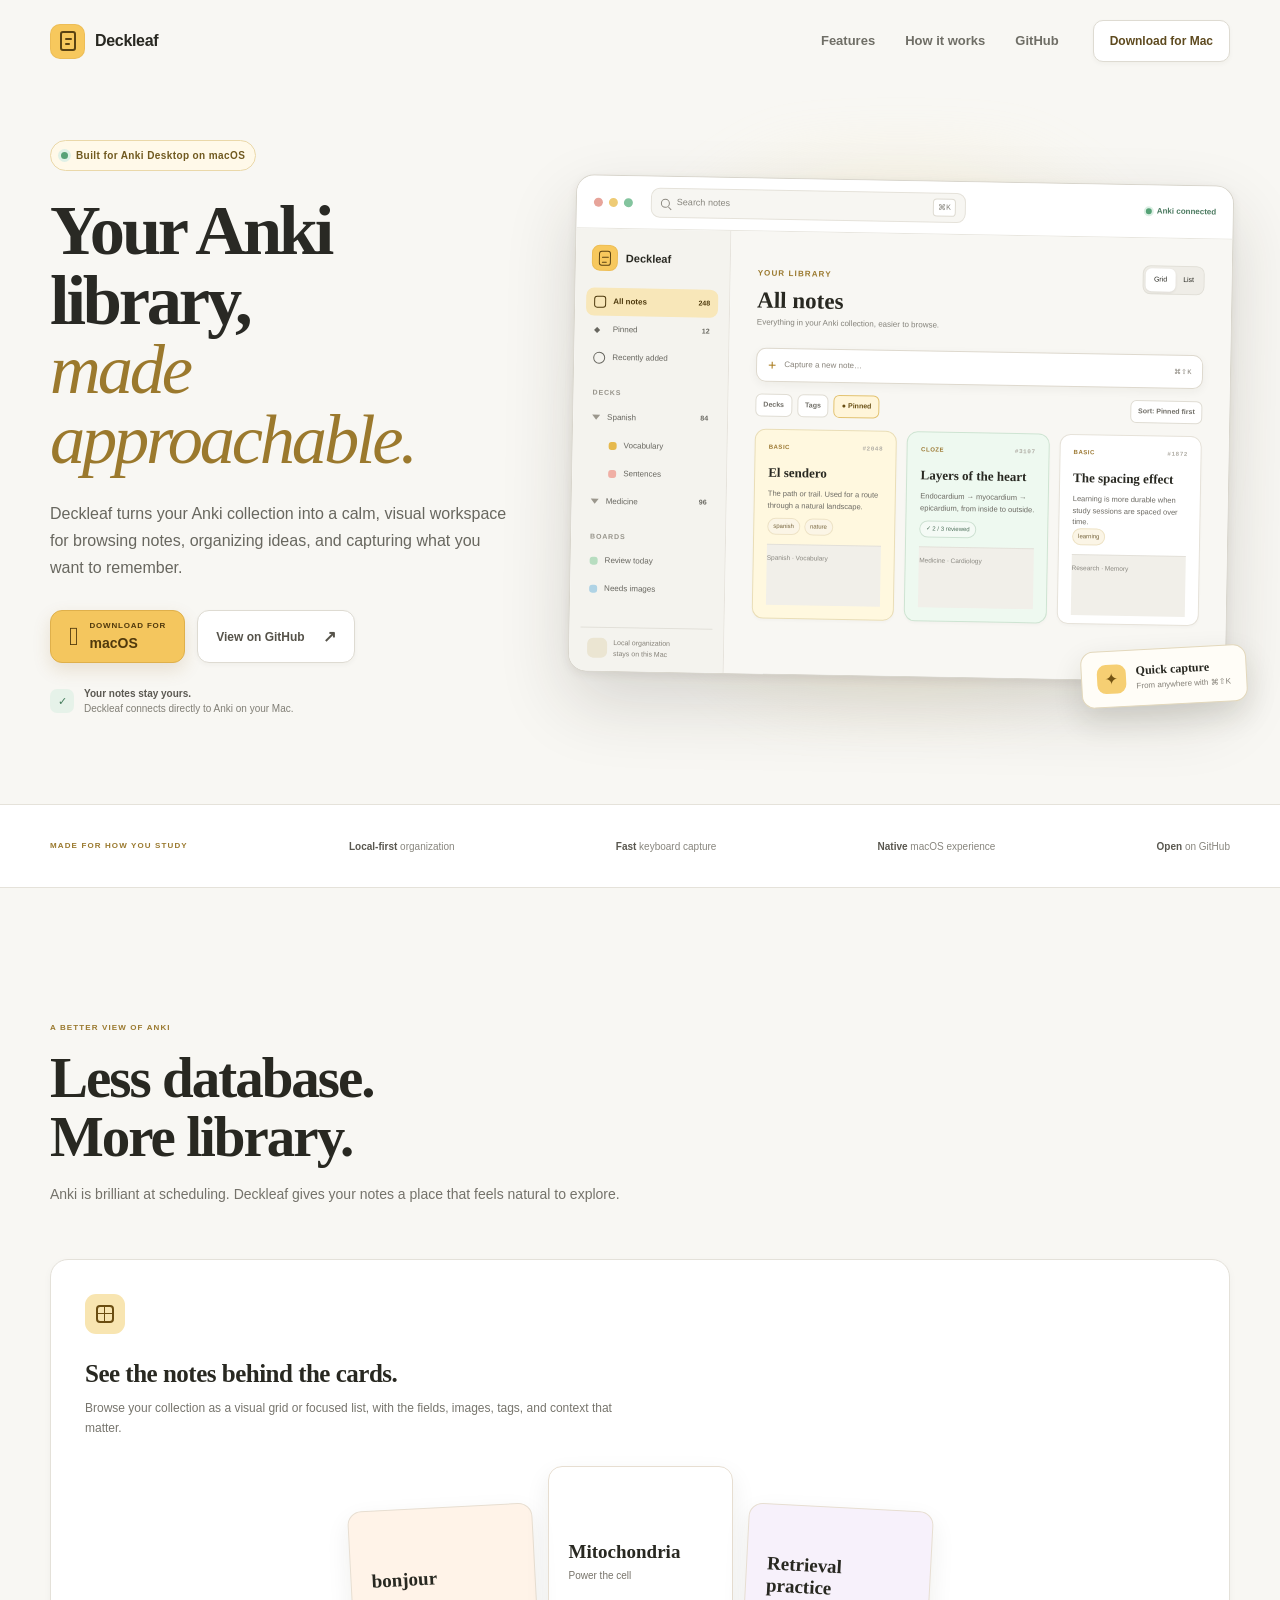
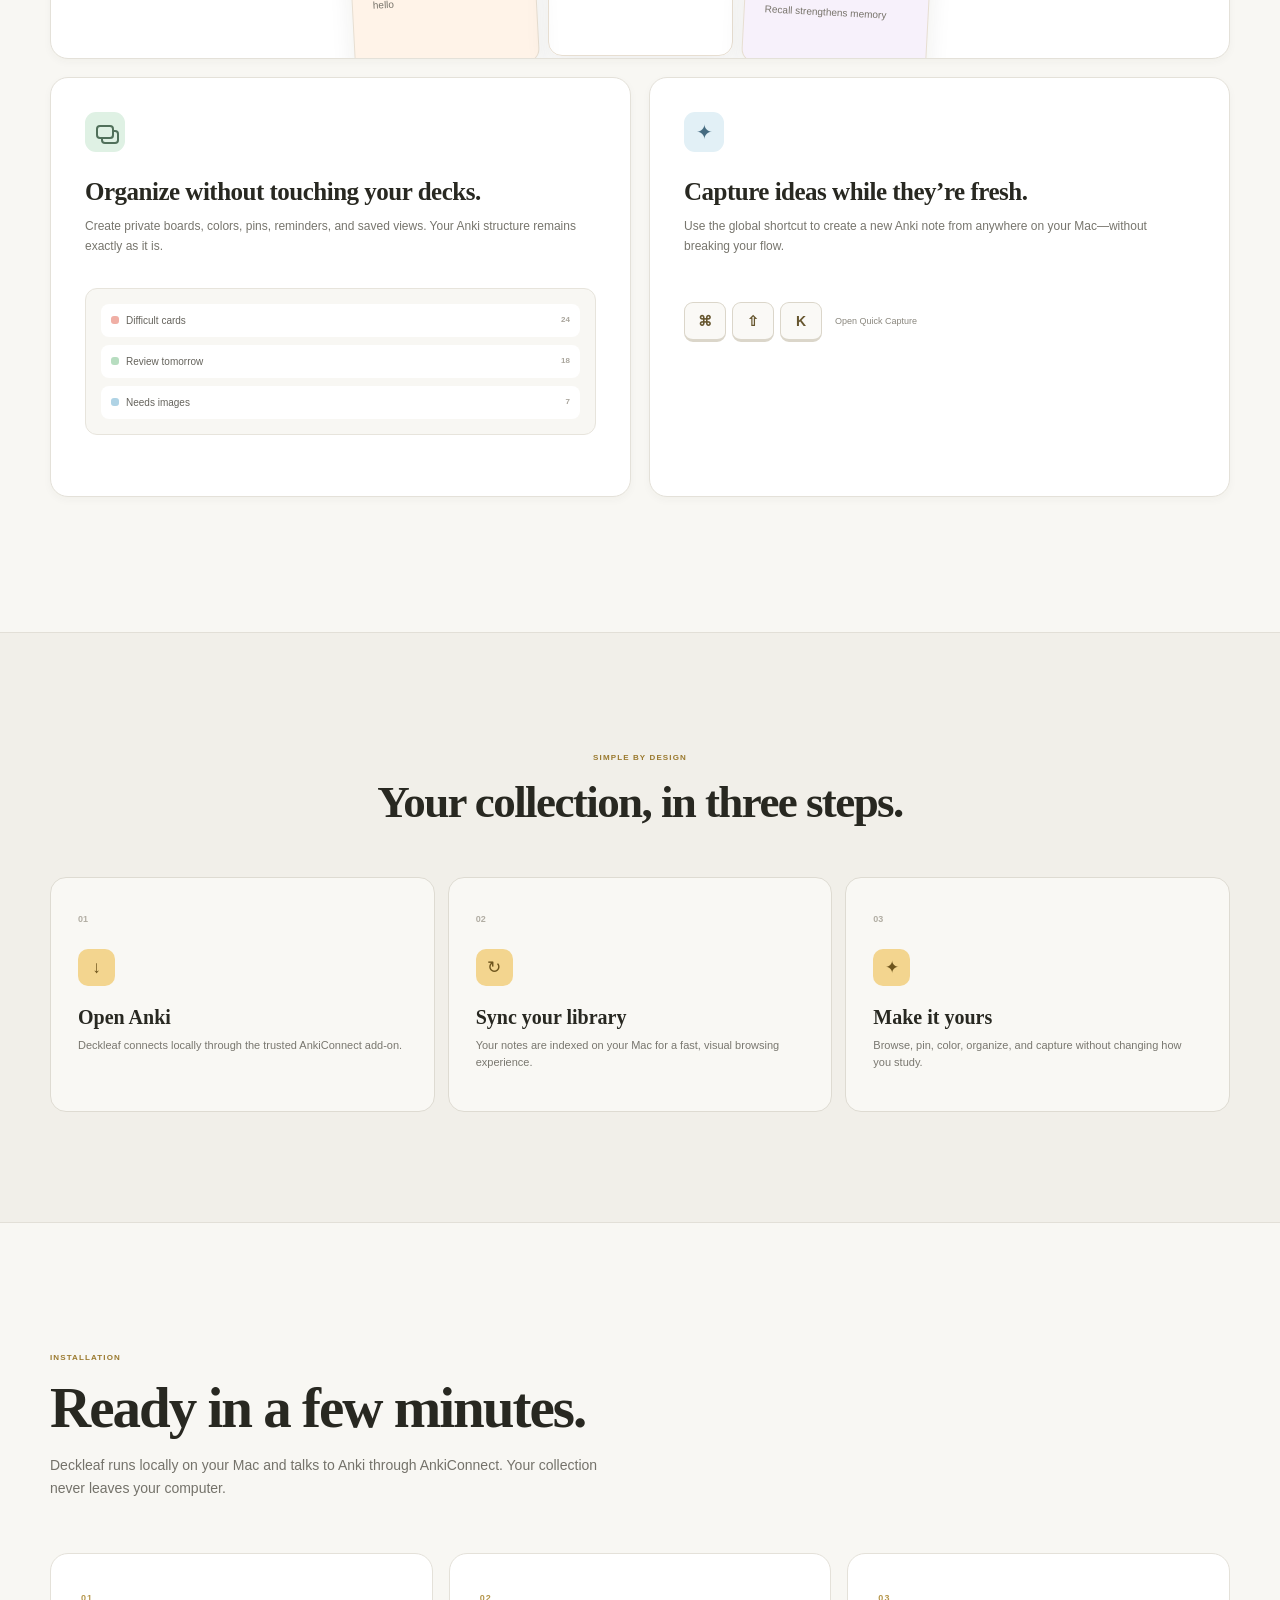
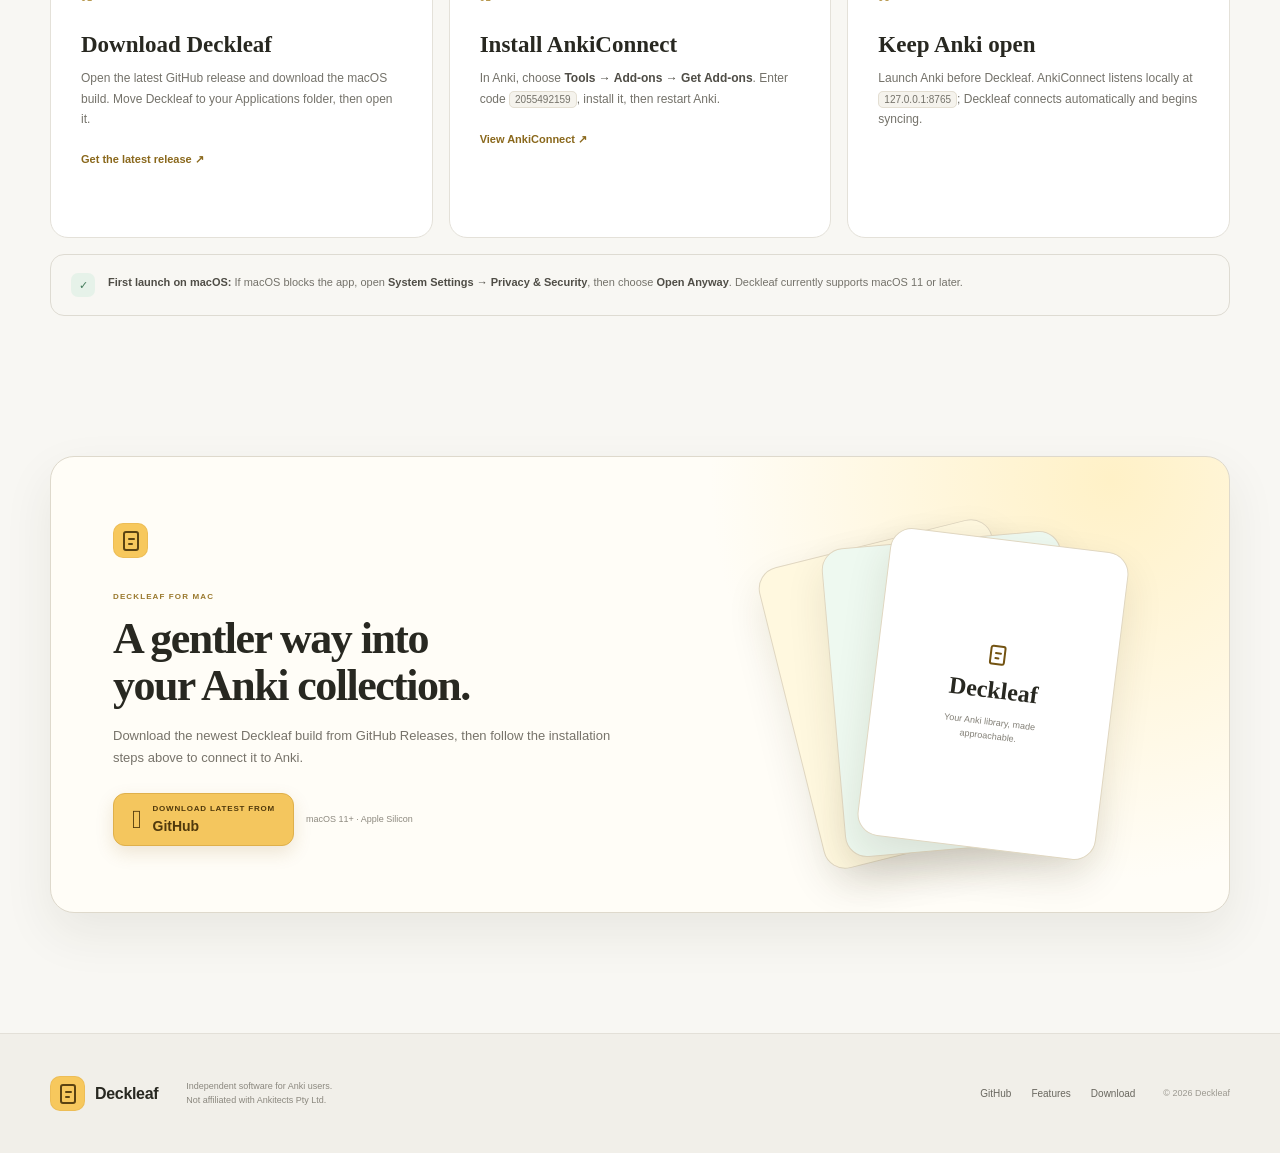
==== commit 623559f3: "Fix GitHub Pages stylesheet path" ====
--- a/docs/index.html
+++ b/docs/index.html
@@ -1,2 +1,2 @@
-<!DOCTYPE html><html lang="en"><head><meta charSet="utf-8"/><meta name="viewport" content="width=device-width, initial-scale=1"/><link rel="stylesheet" href="/app/globals.css" data-rsc-css-href="/app/globals.css" data-precedence="vite-rsc/importer-resources"/><title>Deckleaf — Your Anki library, made approachable</title><meta name="description" content="A calm, visual desktop companion for browsing, organizing, and capturing Anki notes on macOS."/><meta property="og:title" content="Deckleaf — Your Anki library, made approachable"/><meta property="og:description" content="A calm, visual desktop companion for browsing, organizing, and capturing Anki notes on macOS."/><meta property="og:url" content="http://localhost:3001"/><meta property="og:type" content="website"/><meta property="og:image" content="http://localhost:3001/og.png"/><meta property="og:image:width" content="1200"/><meta property="og:image:height" content="630"/><meta property="og:image:alt" content="Deckleaf — Your Anki library, made approachable"/><meta name="twitter:card" content="summary_large_image"/><meta name="twitter:title" content="Deckleaf — Your Anki library, made approachable"/><meta name="twitter:description" content="A calm, visual desktop companion for browsing, organizing, and capturing Anki notes on macOS."/><meta name="twitter:image" content="http://localhost:3001/og.png"/><link rel="shortcut icon" href="/favicon.svg"/><link rel="icon" href="/favicon.svg"/><link rel="modulepreload" href="/@id/__x00__virtual:vite-rsc/entry-browser" />
+<!DOCTYPE html><html lang="en"><head><meta charSet="utf-8"/><meta name="viewport" content="width=device-width, initial-scale=1"/><link rel="stylesheet" href="./assets/site.css"/><title>Deckleaf — Your Anki library, made approachable</title><meta name="description" content="A calm, visual desktop companion for browsing, organizing, and capturing Anki notes on macOS."/><meta property="og:title" content="Deckleaf — Your Anki library, made approachable"/><meta property="og:description" content="A calm, visual desktop companion for browsing, organizing, and capturing Anki notes on macOS."/><meta property="og:url" content="http://localhost:3001"/><meta property="og:type" content="website"/><meta property="og:image" content="http://localhost:3001/og.png"/><meta property="og:image:width" content="1200"/><meta property="og:image:height" content="630"/><meta property="og:image:alt" content="Deckleaf — Your Anki library, made approachable"/><meta name="twitter:card" content="summary_large_image"/><meta name="twitter:title" content="Deckleaf — Your Anki library, made approachable"/><meta name="twitter:description" content="A calm, visual desktop companion for browsing, organizing, and capturing Anki notes on macOS."/><meta name="twitter:image" content="http://localhost:3001/og.png"/><link rel="shortcut icon" href="/favicon.svg"/><link rel="icon" href="/favicon.svg"/><link rel="modulepreload" href="/@id/__x00__virtual:vite-rsc/entry-browser" />
 </head><body><main><header class="site-nav shell"><a class="site-brand" href="#top" aria-label="Deckleaf home"><span class="brand-mark" aria-hidden="true"><span class="note-glyph"></span></span><span>Deckleaf</span></a><nav aria-label="Main navigation"><a href="#features">Features</a><a href="#how-it-works">How it works</a><a href="https://github.com/bhambly/deckleaf">GitHub</a></nav><a class="nav-download" href="https://github.com/bhambly/deckleaf/releases/latest">Download for Mac</a></header><section class="hero shell" id="top"><div class="hero-copy"><span class="hero-kicker"><i></i>Built for Anki Desktop on macOS</span><h1>Your Anki library,<br/><em>made approachable.</em></h1><p>Deckleaf turns your Anki collection into a calm, visual workspace for browsing notes, organizing ideas, and capturing what you want to remember.</p><div class="hero-actions"><a class="primary-cta" href="https://github.com/bhambly/deckleaf/releases/latest"><span class="apple"></span><span><small>DOWNLOAD FOR</small>macOS</span></a><a class="secondary-cta" href="https://github.com/bhambly/deckleaf">View on GitHub <span>↗</span></a></div><div class="hero-note"><span class="shield-icon">✓</span><span><strong>Your notes stay yours.</strong> Deckleaf connects directly to Anki on your Mac.</span></div></div><div class="preview-wrap"><div class="glow"></div><div class="app-preview" aria-label="Preview of the Deckleaf desktop app"><div class="window-bar"><div class="traffic-lights"><i></i><i></i><i></i></div><div class="window-search"><span class="search-icon"></span>Search notes <kbd>⌘K</kbd></div><span class="connection"><i></i>Anki connected</span></div><div class="preview-body"><aside class="app-sidebar"><div class="app-brand"><span class="brand-mark" aria-hidden="true"><span class="note-glyph"></span></span><strong>Deckleaf</strong></div><div class="nav-item active"><span class="tiny-icon grid-icon"></span>All notes <b>248</b></div><div class="nav-item"><span class="tiny-icon pin-icon"></span>Pinned <b>12</b></div><div class="nav-item"><span class="tiny-icon clock-icon"></span>Recently added</div><p class="side-label">DECKS</p><div class="deck-row"><i class="disclosure"></i>Spanish <b>84</b></div><div class="deck-row indent"><i class="deck-dot amber"></i>Vocabulary</div><div class="deck-row indent"><i class="deck-dot coral"></i>Sentences</div><div class="deck-row"><i class="disclosure"></i>Medicine <b>96</b></div><p class="side-label">BOARDS</p><div class="deck-row"><i class="board-dot mint"></i>Review today</div><div class="deck-row"><i class="board-dot sky"></i>Needs images</div><div class="privacy-row"><span class="lock-icon"></span>Local organization<br/>stays on this Mac</div></aside><main class="app-main"><div class="app-heading"><div><span class="eyebrow">YOUR LIBRARY</span><h3>All notes</h3><p>Everything in your Anki collection, easier to browse.</p></div><div class="view-toggle"><span class="selected">Grid</span><span>List</span></div></div><div class="capture-bar"><span class="plus">+</span><span>Capture a new note…</span><kbd>⌘⇧K</kbd></div><div class="filter-row"><span>Decks</span><span>Tags</span><span class="on">● Pinned</span><span class="sort">Sort: Pinned first</span></div><div class="note-grid"><article class="note-card sand"><div class="card-meta">BASIC <b>#2048</b></div><h4>El sendero</h4><p>The path or trail. Used for a route through a natural landscape.</p><div class="chips"><span>spanish</span><span>nature</span></div><footer>Spanish · Vocabulary</footer></article><article class="note-card mint-card"><div class="card-meta">CLOZE <b>#3107</b></div><h4>Layers of the heart</h4><p>Endocardium → myocardium → epicardium, from inside to outside.</p><div class="progress-chip">✓ 2 / 3 reviewed</div><footer>Medicine · Cardiology</footer></article><article class="note-card"><div class="card-meta">BASIC <b>#1872</b></div><h4>The spacing effect</h4><p>Learning is more durable when study sessions are spaced over time.</p><div class="chips"><span>learning</span></div><footer>Research · Memory</footer></article></div></main></div></div><div class="floating-note"><span class="spark">✦</span><div><strong>Quick capture</strong><small>From anywhere with ⌘⇧K</small></div></div></div></section><section class="trust-strip"><div class="shell"><span>MADE FOR HOW YOU STUDY</span><p><b>Local-first</b> organization</p><p><b>Fast</b> keyboard capture</p><p><b>Native</b> macOS experience</p><p><b>Open</b> on GitHub</p></div></section><section class="feature-section shell" id="features"><div class="section-heading"><span class="eyebrow">A BETTER VIEW OF ANKI</span><h2>Less database.<br/>More library.</h2><p>Anki is brilliant at scheduling. Deckleaf gives your notes a place that feels natural to explore.</p></div><div class="feature-grid"><article class="feature-card large"><div class="feature-icon amber-bg"><span class="grid-mini"></span></div><h3>See the notes behind the cards.</h3><p>Browse your collection as a visual grid or focused list, with the fields, images, tags, and context that matter.</p><div class="mini-cards"><span class="mini-card peach-card">bonjour<small>hello</small></span><span class="mini-card mint-card">Mitochondria<small>Power the cell</small></span><span class="mini-card lavender-card">Retrieval practice<small>Recall strengthens memory</small></span></div></article><article class="feature-card"><div class="feature-icon mint-bg"><span class="board-mini"></span></div><h3>Organize without touching your decks.</h3><p>Create private boards, colors, pins, reminders, and saved views. Your Anki structure remains exactly as it is.</p><div class="board-list"><span><i class="board-dot coral"></i>Difficult cards <b>24</b></span><span><i class="board-dot mint"></i>Review tomorrow <b>18</b></span><span><i class="board-dot sky"></i>Needs images <b>7</b></span></div></article><article class="feature-card"><div class="feature-icon sky-bg"><span class="bolt-mini">✦</span></div><h3>Capture ideas while they’re fresh.</h3><p>Use the global shortcut to create a new Anki note from anywhere on your Mac—without breaking your flow.</p><div class="shortcut"><kbd>⌘</kbd><kbd>⇧</kbd><kbd>K</kbd><span>Open Quick Capture</span></div></article></div></section><section class="workflow" id="how-it-works"><div class="shell"><div class="section-heading compact"><span class="eyebrow">SIMPLE BY DESIGN</span><h2>Your collection, in three steps.</h2></div><div class="steps"><article><b>01</b><span class="step-mark">↓</span><h3>Open Anki</h3><p>Deckleaf connects locally through the trusted AnkiConnect add-on.</p></article><article><b>02</b><span class="step-mark">↻</span><h3>Sync your library</h3><p>Your notes are indexed on your Mac for a fast, visual browsing experience.</p></article><article><b>03</b><span class="step-mark">✦</span><h3>Make it yours</h3><p>Browse, pin, color, organize, and capture without changing how you study.</p></article></div></div></section><section class="install shell" id="install"><div class="section-heading"><span class="eyebrow">INSTALLATION</span><h2>Ready in a few minutes.</h2><p>Deckleaf runs locally on your Mac and talks to Anki through AnkiConnect. Your collection never leaves your computer.</p></div><div class="install-grid"><article><b>01</b><h3>Download Deckleaf</h3><p>Open the latest GitHub release and download the macOS build. Move Deckleaf to your Applications folder, then open it.</p><a href="https://github.com/bhambly/deckleaf/releases/latest">Get the latest release ↗</a></article><article><b>02</b><h3>Install AnkiConnect</h3><p>In Anki, choose <strong>Tools → Add-ons → Get Add-ons</strong>. Enter code <code>2055492159</code>, install it, then restart Anki.</p><a href="https://ankiweb.net/shared/info/2055492159">View AnkiConnect ↗</a></article><article><b>03</b><h3>Keep Anki open</h3><p>Launch Anki before Deckleaf. AnkiConnect listens locally at <code>127.0.0.1:8765</code>; Deckleaf connects automatically and begins syncing.</p></article></div><div class="install-note"><span class="shield-icon">✓</span><p><strong>First launch on macOS:</strong> If macOS blocks the app, open <strong>System Settings → Privacy &amp; Security</strong>, then choose <strong>Open Anyway</strong>. Deckleaf currently supports macOS 11 or later.</p></div></section><section class="download shell" id="download"><div class="download-card"><div class="download-copy"><span class="brand-mark" aria-hidden="true"><span class="note-glyph"></span></span><span class="eyebrow">DECKLEAF FOR MAC</span><h2>A gentler way into<br/>your Anki collection.</h2><p>Download the newest Deckleaf build from GitHub Releases, then follow the installation steps above to connect it to Anki.</p><div class="hero-actions"><a class="primary-cta" href="https://github.com/bhambly/deckleaf/releases/latest"><span class="apple"></span><span><small>DOWNLOAD LATEST FROM</small>GitHub</span></a><span class="version">macOS 11+ · Apple Silicon</span></div></div><div class="download-art"><div class="stack-card one"></div><div class="stack-card two"></div><div class="stack-card three"><span class="note-glyph"></span><b>Deckleaf</b><small>Your Anki library, made approachable.</small></div></div></div></section><footer><div class="shell"><a class="site-brand" href="#top"><span class="brand-mark" aria-hidden="true"><span class="note-glyph"></span></span><span>Deckleaf</span></a><p>Independent software for Anki users.<br/>Not affiliated with Ankitects Pty Ltd.</p><div><a href="https://github.com/bhambly/deckleaf">GitHub</a><a href="#features">Features</a><a href="#download">Download</a></div><small>© 2026 Deckleaf</small></div></footer></main></body></html>
--- a/docs/assets/site.css
+++ b/docs/assets/site.css
@@ -0,0 +1,2 @@
+/*! tailwindcss v4.2.1 | MIT License | https://tailwindcss.com */
+@layer theme{:root,:host{--font-sans:ui-sans-serif, system-ui, sans-serif, "Apple Color Emoji", "Segoe UI Emoji", "Segoe UI Symbol", "Noto Color Emoji";--font-mono:ui-monospace, SFMono-Regular, Menlo, Monaco, Consolas, "Liberation Mono", "Courier New", monospace;--spacing:.25rem;--default-font-family:var(--font-sans);--default-mono-font-family:var(--font-mono)}}@layer base{*,:after,:before,::backdrop{box-sizing:border-box;border:0 solid;margin:0;padding:0}::file-selector-button{box-sizing:border-box;border:0 solid;margin:0;padding:0}html,:host{-webkit-text-size-adjust:100%;tab-size:4;line-height:1.5;font-family:var(--default-font-family,ui-sans-serif, system-ui, sans-serif, "Apple Color Emoji", "Segoe UI Emoji", "Segoe UI Symbol", "Noto Color Emoji");font-feature-settings:var(--default-font-feature-settings,normal);font-variation-settings:var(--default-font-variation-settings,normal);-webkit-tap-highlight-color:transparent}hr{height:0;color:inherit;border-top-width:1px}abbr:where([title]){-webkit-text-decoration:underline dotted;text-decoration:underline dotted}h1,h2,h3,h4,h5,h6{font-size:inherit;font-weight:inherit}a{color:inherit;-webkit-text-decoration:inherit;-webkit-text-decoration:inherit;-webkit-text-decoration:inherit;-webkit-text-decoration:inherit;text-decoration:inherit}b,strong{font-weight:bolder}code,kbd,samp,pre{font-family:var(--default-mono-font-family,ui-monospace, SFMono-Regular, Menlo, Monaco, Consolas, "Liberation Mono", "Courier New", monospace);font-feature-settings:var(--default-mono-font-feature-settings,normal);font-variation-settings:var(--default-mono-font-variation-settings,normal);font-size:1em}small{font-size:80%}sub,sup{vertical-align:baseline;font-size:75%;line-height:0;position:relative}sub{bottom:-.25em}sup{top:-.5em}table{text-indent:0;border-color:inherit;border-collapse:collapse}:-moz-focusring{outline:auto}progress{vertical-align:baseline}summary{display:list-item}ol,ul,menu{list-style:none}img,svg,video,canvas,audio,iframe,embed,object{vertical-align:middle;display:block}img,video{max-width:100%;height:auto}button,input,select,optgroup,textarea{font:inherit;font-feature-settings:inherit;font-variation-settings:inherit;letter-spacing:inherit;color:inherit;opacity:1;background-color:#0000;border-radius:0}::file-selector-button{font:inherit;font-feature-settings:inherit;font-variation-settings:inherit;letter-spacing:inherit;color:inherit;opacity:1;background-color:#0000;border-radius:0}:where(select:is([multiple],[size])) optgroup{font-weight:bolder}:where(select:is([multiple],[size])) optgroup option{padding-inline-start:20px}::file-selector-button{margin-inline-end:4px}::placeholder{opacity:1}@supports (not ((-webkit-appearance:-apple-pay-button))) or (contain-intrinsic-size:1px){::placeholder{color:currentColor}@supports (color:color-mix(in lab, red, red)){::placeholder{color:color-mix(in oklab, currentcolor 50%, transparent)}}}textarea{resize:vertical}::-webkit-search-decoration{-webkit-appearance:none}::-webkit-date-and-time-value{min-height:1lh;text-align:inherit}::-webkit-datetime-edit{display:inline-flex}::-webkit-datetime-edit-fields-wrapper{padding:0}::-webkit-datetime-edit{padding-block:0}::-webkit-datetime-edit-year-field{padding-block:0}::-webkit-datetime-edit-month-field{padding-block:0}::-webkit-datetime-edit-day-field{padding-block:0}::-webkit-datetime-edit-hour-field{padding-block:0}::-webkit-datetime-edit-minute-field{padding-block:0}::-webkit-datetime-edit-second-field{padding-block:0}::-webkit-datetime-edit-millisecond-field{padding-block:0}::-webkit-datetime-edit-meridiem-field{padding-block:0}::-webkit-calendar-picker-indicator{line-height:1}:-moz-ui-invalid{box-shadow:none}button,input:where([type=button],[type=reset],[type=submit]){appearance:button}::file-selector-button{appearance:button}::-webkit-inner-spin-button{height:auto}::-webkit-outer-spin-button{height:auto}[hidden]:where(:not([hidden=until-found])){display:none!important}}@layer components;@layer utilities{.relative{position:relative}.start{inset-inline-start:var(--spacing)}.grid{display:grid}.table{display:table}}:root{--ink:#282821;--muted:#74746b;--line:#e8e6df;--paper:#fff;--surface:#f8f7f3;--sidebar:#f4f3ee;--amber:#e8a72f;--amber-soft:#fff2cb;--green:#3f8b67;--serif:Georgia,"Times New Roman",serif;--sans:Inter,ui-sans-serif,-apple-system,BlinkMacSystemFont,"SF Pro Text","Segoe UI",sans-serif}.install{padding-top:120px;padding-bottom:20px}.install-grid{grid-template-columns:repeat(3,1fr);gap:16px;display:grid}.install-grid article{background:#fff;border:1px solid #e4e1d9;border-radius:18px;min-height:285px;padding:30px}.install-grid article>b{color:#b6974d;letter-spacing:.12em;font-size:9px}.install-grid h3{font:650 23px var(--serif);margin:24px 0 10px}.install-grid p{color:#74726a;margin:0;font-size:12px;line-height:1.7}.install-grid strong{color:#4f4d46}.install-grid code{font:10px var(--sans);background:#f5f3ed;border:1px solid #e4dfd3;border-radius:5px;padding:2px 5px}.install-grid a{color:#8a681c;margin-top:22px;font-size:11px;font-weight:700;display:inline-block}.install-note{background:#f8f7f3;border:1px solid #dedbd2;border-radius:14px;align-items:flex-start;gap:13px;margin-top:16px;padding:18px 20px;display:flex}.install-note p{color:#74726a;margin:0;font-size:11px;line-height:1.65}.install-note strong{color:#4f4d46}@media (width<=720px){.install{padding-top:80px}.install-grid{grid-template-columns:1fr}.install-grid article{min-height:0}}*{box-sizing:border-box}html{scroll-behavior:smooth}body{color:var(--ink);background:var(--surface);font-family:var(--sans);-webkit-font-smoothing:antialiased;margin:0}a{color:inherit;text-decoration:none}.shell{width:min(1180px,100% - 48px);margin-inline:auto}.site-nav{align-items:center;gap:34px;height:82px;display:flex}.site-brand{letter-spacing:-.02em;align-items:center;gap:10px;font-weight:720;display:flex}.brand-mark{color:#5b4312;background:#f7c85d;border-radius:10px;flex:none;place-items:center;width:35px;height:35px;display:grid;box-shadow:inset 0 0 0 1px #71470014}.note-glyph{border:2px solid;border-radius:3px;width:16px;height:20px;position:relative}.note-glyph:before,.note-glyph:after{content:"";background:currentColor;border-radius:2px;height:2px;position:absolute;left:3px}.note-glyph:before{width:7px;top:5px}.note-glyph:after{width:5px;top:10px}.site-nav nav{color:#6f6e66;gap:30px;margin-left:auto;font-size:13px;font-weight:560;display:flex}.site-nav nav a:hover{color:#3d3b34}.nav-download,.secondary-cta{background:#fff;border:1px solid #dedbd2;box-shadow:0 2px 5px #2c271a0a}.nav-download{color:#5e4a1f;border-radius:10px;padding:11px 16px;font-size:12px;font-weight:680}.hero{grid-template-columns:.82fr 1.18fr;align-items:center;gap:64px;min-height:690px;padding-top:58px;padding-bottom:88px;display:grid}.hero-copy{z-index:2;position:relative}.hero-kicker{color:#70591f;letter-spacing:.04em;background:#fff9e9;border:1px solid #ead8a9;border-radius:999px;align-items:center;gap:8px;margin-bottom:25px;padding:7px 10px;font-size:10px;font-weight:720;display:inline-flex}.hero-kicker i{background:#57a177;border-radius:50%;width:7px;height:7px;box-shadow:0 0 0 3px #dff0e6}.hero h1{color:#292924;font:650 clamp(44px,5.5vw,72px)/.99 var(--serif);letter-spacing:-.045em;margin:0}.hero h1 em{color:#9b792d;font-weight:500}.hero-copy>p{color:#68675f;max-width:510px;margin:25px 0 29px;font-size:16px;line-height:1.7}.hero-actions{flex-wrap:wrap;align-items:center;gap:12px;display:flex}.primary-cta,.secondary-cta{border-radius:12px;justify-content:center;align-items:center;min-height:53px;transition:transform .16s,box-shadow .16s;display:inline-flex}.primary-cta:hover,.secondary-cta:hover,.nav-download:hover{transform:translateY(-2px)}.primary-cta{color:#50390c;background:#f4c65e;border:1px solid #dfb04b;gap:11px;padding:0 18px;box-shadow:0 7px 18px #8b611226}.primary-cta .apple{font-size:26px}.primary-cta span:last-child{gap:1px;font-size:14px;font-weight:720;display:grid}.primary-cta small{letter-spacing:.1em;font-size:8px}.secondary-cta{color:#56534a;gap:18px;padding:0 18px;font-size:12px;font-weight:650}.secondary-cta span{font-size:16px}.hero-note{color:#817f76;align-items:center;gap:10px;margin-top:23px;font-size:10px;line-height:1.5;display:flex}.hero-note strong{color:#5b5952;display:block}.shield-icon{color:#447b5b;background:#e6f2e9;border-radius:7px;place-items:center;width:24px;height:24px;font-size:11px;display:grid}.preview-wrap{min-width:0;position:relative}.glow{filter:blur(18px);background:radial-gradient(circle,#f7e8bb 0,#f7e8bb59 34%,#0000 68%);position:absolute;inset:-50px}.app-preview{z-index:1;background:#fff;border:1px solid #d8d5cc;border-radius:18px;width:720px;max-width:100%;position:relative;overflow:hidden;transform:rotate(1deg);box-shadow:0 30px 70px #2d271629,0 3px 10px #2d271614}.window-bar{background:#fffffff5;border-bottom:1px solid #e8e6df;align-items:center;gap:18px;height:53px;padding:0 17px;display:flex}.traffic-lights{gap:6px;display:flex}.traffic-lights i{background:#e7a49a;border-radius:50%;width:9px;height:9px}.traffic-lights i:nth-child(2){background:#eecb75}.traffic-lights i:nth-child(3){background:#83c49e}.window-search{color:#88867e;background:#f7f6f2;border:1px solid #e5e2da;border-radius:9px;flex:1;align-items:center;gap:7px;max-width:315px;height:30px;padding:0 9px;font-size:9px;display:flex}.window-search kbd{background:#fff;border:1px solid #dedbd2;border-radius:4px;margin-left:auto;padding:2px 4px;font-size:8px}.search-icon{border:1.5px solid #8c8980;border-radius:50%;width:9px;height:9px;position:relative}.search-icon:after{content:"";background:#8c8980;width:4px;height:1px;position:absolute;bottom:-2px;right:-3px;transform:rotate(45deg)}.connection{color:#4a795f;align-items:center;gap:5px;margin-left:auto;font-size:8px;font-weight:650;display:flex}.connection i{background:#55a276;border-radius:50%;width:6px;height:6px;box-shadow:0 0 0 2px #dcefe4}.preview-body{grid-template-columns:155px 1fr;height:442px;display:grid}.app-sidebar{background:#f4f3ee;border-right:1px solid #e6e3dc;flex-direction:column;padding:16px 11px 12px;display:flex}.app-brand{align-items:center;gap:8px;margin:0 5px 17px;font-size:11px;display:flex}.app-brand .brand-mark{border-radius:8px;width:26px;height:26px}.app-brand .note-glyph{border-width:1.5px;width:12px;height:15px}.app-brand .note-glyph:before,.app-brand .note-glyph:after{height:1px;left:2px}.nav-item,.deck-row{color:#67665f;border-radius:8px;align-items:center;min-height:28px;padding:0 8px;font-size:8px;display:flex}.nav-item.active{color:#4e3a0d;background:#f8e7b9;font-weight:650}.nav-item b,.deck-row b{margin-left:auto;font-size:7px}.tiny-icon{width:12px;height:12px;margin-right:7px}.grid-icon{border:1px solid;border-radius:3px;box-shadow:inset 5px 0 #0000}.pin-icon:before{content:"◆"}.clock-icon{border:1px solid;border-radius:50%}.side-label{color:#96938a;letter-spacing:.12em;margin:16px 8px 5px;font-size:7px;font-weight:750}.deck-row.indent{padding-left:25px}.disclosure{border-top:5px solid #9b978d;border-left:4px solid #0000;border-right:4px solid #0000;width:0;height:0;margin-right:7px}.deck-dot,.board-dot{background:#e1ddd2;border-radius:3px;flex:none;width:8px;height:8px;margin-right:7px}.amber{background:#e6b94d}.coral{background:#f0afa5}.mint{background:#b7ddc0}.sky{background:#afd3e5}.privacy-row{color:#858178;border-top:1px solid #e2e0d9;margin-top:auto;padding:10px 7px 0;font-size:7px;line-height:1.5}.lock-icon{float:left;background:#ebe5d2;border-radius:6px;width:20px;height:20px;margin-right:6px}.app-main{background:#f8f7f3;min-width:0;padding:27px}.app-heading{justify-content:space-between;align-items:flex-start;display:flex}.eyebrow{color:#9a792e;letter-spacing:.14em;font-size:8px;font-weight:760}.app-heading h3{font:650 23px/1.1 var(--serif);margin:5px 0 4px}.app-heading p{color:#85837b;margin:0;font-size:8px}.view-toggle{background:#efede7;border:1px solid #e2e0d8;border-radius:8px;padding:2px;font-size:7px;display:flex}.view-toggle span{padding:6px 8px}.view-toggle .selected{background:#fff;border-radius:6px;box-shadow:0 1px 3px #28241a17}.capture-bar{color:#88837a;background:#fff;border:1px solid #ded9ce;border-radius:10px;align-items:center;gap:8px;height:34px;margin:19px 0 12px;padding:0 11px;font-size:8px;display:flex;box-shadow:0 3px 10px #2f2a1c0d}.capture-bar .plus{color:#a77818;font-size:14px}.capture-bar kbd{margin-left:auto;font-size:7px}.filter-row{gap:5px;margin-bottom:12px;display:flex}.filter-row span{color:#6f6d66;background:#fff;border:1px solid #e0ddd4;border-radius:6px;padding:5px 7px;font-size:7px;font-weight:630}.filter-row .on{color:#684e13;background:#fff5d9;border-color:#e3c371}.filter-row .sort{margin-left:auto}.note-grid{grid-template-columns:repeat(3,1fr);gap:10px;display:grid}.note-card{background:#fff;border:1px solid #e6e2d9;border-radius:11px;flex-direction:column;min-width:0;height:190px;padding:13px;display:flex;box-shadow:0 2px 3px #302b1e06}.note-card.sand{background:#fff8df;border-color:#eadeb7}.note-card.mint-card{background:#eef9f0;border-color:#cee4d2}.card-meta{color:#9b7730;letter-spacing:.09em;justify-content:space-between;font-size:6px;font-weight:760;display:flex}.card-meta b{color:#b0ada5;font-family:monospace}.note-card h4{font:650 13px/1.25 var(--serif);margin:13px 0 7px}.note-card p{color:#6c6a63;margin:0;font-size:7.5px;line-height:1.55}.chips{gap:4px;margin-top:auto;display:flex}.chips span,.progress-chip{color:#74623a;background:#fbf5e6;border:1px solid #eee3c6;border-radius:999px;padding:3px 5px;font-size:6px}.progress-chip{color:#50725d;background:#f4faf5;border-color:#cde1d2;width:max-content;margin-top:auto}.note-card footer{color:#8a8880;border-top:1px solid #7873641f;margin-top:9px;padding-top:8px;font-size:6.5px}.floating-note{z-index:2;background:#fffdf7;border:1px solid #e3d8bc;border-radius:13px;align-items:center;gap:10px;padding:13px 15px;display:flex;position:absolute;bottom:-28px;right:-17px;transform:rotate(-3deg);box-shadow:0 13px 30px #2d271624}.floating-note .spark{color:#735312;background:#f6cf73;border-radius:9px;place-items:center;width:29px;height:29px;display:grid}.floating-note div{gap:2px;display:grid}.floating-note strong{font:650 12px var(--serif)}.floating-note small{color:#858178;font-size:8px}.trust-strip{background:#fff;border-block:1px solid #e5e2da}.trust-strip .shell{justify-content:space-between;align-items:center;gap:20px;min-height:82px;display:flex}.trust-strip span{color:#9a792e;letter-spacing:.14em;font-size:8px;font-weight:760}.trust-strip p{color:#88867e;margin:0;font-size:10px}.trust-strip b{color:#59574f}.feature-section{padding-top:125px;padding-bottom:135px}.section-heading{max-width:570px;margin-bottom:52px}.section-heading h2{font:650 clamp(38px,5vw,57px)/1.03 var(--serif);letter-spacing:-.035em;margin:12px 0 16px}.section-heading p{color:#74726a;margin:0;font-size:14px;line-height:1.7}.feature-grid{grid-template-columns:1fr 1fr;gap:18px;display:grid}.feature-card{background:#fff;border:1px solid #e4e1d9;border-radius:18px;min-height:420px;padding:34px;overflow:hidden;box-shadow:0 3px 9px #312b1b09}.feature-card.large{grid-column:1/-1;min-height:400px}.feature-icon{border-radius:11px;place-items:center;width:40px;height:40px;margin-bottom:26px;display:grid}.amber-bg{color:#6b4d11;background:#f8e5b1}.mint-bg{background:#dff1e4}.sky-bg{color:#456b80;background:#e2f0f6}.feature-card h3{max-width:500px;font:650 25px/1.15 var(--serif);letter-spacing:-.02em;margin:0 0 11px}.feature-card>p{color:#77756d;max-width:560px;margin:0;font-size:12px;line-height:1.65}.grid-mini{background:linear-gradient(90deg,#0000 42%,currentColor 43% 51%,#0000 52%),linear-gradient(#0000 42%,currentColor 43% 51%,#0000 52%);border:2px solid;border-radius:4px;width:18px;height:18px}.board-mini{border:2px solid #50705a;border-radius:4px;width:18px;height:14px;box-shadow:5px 5px 0 -2px #dff1e4,5px 5px #50705a}.bolt-mini{font-size:20px}.mini-cards{justify-content:center;align-items:flex-end;gap:12px;margin:38px -10px -55px;display:flex}.mini-card{width:185px;height:160px;font:650 19px var(--serif);border:1px solid #e7ded1;border-radius:14px;align-content:center;gap:7px;padding:20px;display:grid;transform:rotate(-3deg);box-shadow:0 10px 24px #2b261914}.mini-card small{color:#77736a;font:10px var(--sans)}.mini-card:nth-child(2){height:190px;transform:translateY(-11px)}.mini-card:nth-child(3){transform:rotate(3deg)}.peach-card{background:#fff3e8}.lavender-card{background:#f7f1fb}.board-list{background:#f8f7f3;border:1px solid #e7e4dc;border-radius:12px;gap:8px;margin-top:31px;padding:15px;display:grid}.board-list span{color:#65635c;background:#fff;border-radius:8px;align-items:center;padding:9px 10px;font-size:10px;display:flex}.board-list b{color:#aaa69d;margin-left:auto;font-size:8px}.shortcut{align-items:center;gap:6px;margin-top:45px;display:flex}.shortcut kbd{color:#66562f;width:42px;height:40px;font:600 14px var(--sans);border:1px solid #dbd6ca;background:#faf9f6;border-bottom-width:3px;border-radius:9px;place-items:center;display:grid}.shortcut span{color:#89867d;margin-left:7px;font-size:9px}.workflow{background:#f1efe9;border-block:1px solid #e2dfd7;padding:110px 0}.section-heading.compact{text-align:center;max-width:none}.section-heading.compact h2{font-size:45px}.steps{grid-template-columns:repeat(3,1fr);gap:13px;display:grid}.steps article{background:#f9f8f4;border:1px solid #dedbd2;border-radius:16px;min-height:235px;padding:27px}.steps article>b{color:#b2aea4;font-size:9px}.step-mark{color:#6e551d;background:#f3d58f;border-radius:10px;place-items:center;width:37px;height:37px;margin:20px 0;font-size:17px;display:grid}.steps h3{font:650 20px var(--serif);margin:0 0 8px}.steps p{color:#79776f;margin:0;font-size:11px;line-height:1.6}.download{padding-top:120px;padding-bottom:120px}.download-card{background:radial-gradient(circle at 90% 5%,#fff1c7,#0000 35%),#fffdf7;border:1px solid #ded9cc;border-radius:24px;grid-template-columns:1.15fr .85fr;align-items:center;min-height:455px;display:grid;overflow:hidden;box-shadow:0 20px 50px #372e1814}.download-copy{padding:55px 0 55px 62px}.download-copy>.brand-mark{margin-bottom:24px}.download-copy h2{font:650 44px/1.06 var(--serif);letter-spacing:-.035em;margin:10px 0 16px}.download-copy>p{color:#77736a;max-width:520px;margin:0 0 25px;font-size:13px;line-height:1.65}.version{color:#8d897f;font-size:9px}.download-art{height:100%;min-height:455px;position:relative}.stack-card{background:#fff8df;border:1px solid #e0d7c1;border-radius:22px;width:240px;height:310px;position:absolute;top:82px;left:60px;transform:rotate(-14deg);box-shadow:0 18px 40px #372d161c}.stack-card.two{background:#eef9f0;left:105px;transform:rotate(-5deg)}.stack-card.three{background:#fff;align-content:center;justify-items:center;gap:12px;display:grid;left:145px;transform:rotate(7deg)}.stack-card.three .note-glyph{color:#735312}.stack-card.three b{font:650 24px var(--serif)}.stack-card.three small{color:#827f76;text-align:center;max-width:130px;font-size:9px;line-height:1.5}footer{background:#f1efe9;border-top:1px solid #e3e0d8;padding:42px 0}footer .shell{align-items:center;gap:28px;display:flex}footer p{color:#8b887f;margin:0;font-size:9px;line-height:1.55}footer div>div{color:#69675f;gap:20px;margin-left:auto;font-size:10px;display:flex}footer small{color:#9c9990;font-size:9px}@media (width<=1000px){.hero{grid-template-columns:1fr;padding-top:40px}.hero-copy{max-width:680px}.preview-wrap{width:min(720px,100%);margin:auto}.trust-strip .shell{flex-wrap:wrap;padding-block:25px}.download-art{opacity:.65}.download-copy{z-index:2;position:relative}}@media (width<=720px){.shell{width:min(100% - 30px,1180px)}.site-nav{height:70px}.site-nav nav{display:none}.nav-download{margin-left:auto}.hero{gap:48px;padding-bottom:65px}.hero h1{font-size:47px}.app-preview{transform:none}.preview-body{grid-template-columns:105px 1fr;height:360px}.app-sidebar{padding-inline:7px}.app-brand strong,.privacy-row,.deck-row b{display:none}.app-main{padding:18px 14px}.note-grid{grid-template-columns:repeat(2,1fr)}.note-card:nth-child(3){display:none}.floating-note{right:5px}.feature-section{padding-block:85px}.feature-grid{grid-template-columns:1fr}.feature-card.large{grid-column:auto}.feature-card{padding:26px}.mini-card{width:140px}.steps{grid-template-columns:1fr}.workflow,.download{padding-block:80px}.download-card{grid-template-columns:1fr}.download-copy{padding:42px 30px}.download-art{display:none}footer .shell{flex-wrap:wrap;align-items:flex-start}footer div>div{order:3;width:100%;margin-left:0}}@media (width<=480px){.site-brand span{display:none}.hero h1{font-size:39px}.hero-copy>p{font-size:14px}.hero-actions{flex-direction:column;align-items:stretch}.primary-cta,.secondary-cta{width:100%}.preview-body{grid-template-columns:76px 1fr}.app-sidebar .nav-item{font-size:0}.app-sidebar .nav-item b{font-size:7px;display:block}.app-main{padding:14px 10px}.app-heading p,.filter-row span:nth-child(-n+3){display:none}.capture-bar{margin-top:13px}.note-grid{grid-template-columns:1fr}.note-card:nth-child(2){display:none}.note-card{height:165px}.trust-strip p{width:45%}.mini-card{width:115px;padding:12px}.mini-card:nth-child(3){display:none}.section-heading h2{font-size:36px}.download-copy h2{font-size:34px}}@media (prefers-reduced-motion:reduce){html{scroll-behavior:auto}*,:before,:after{transition:none!important}}
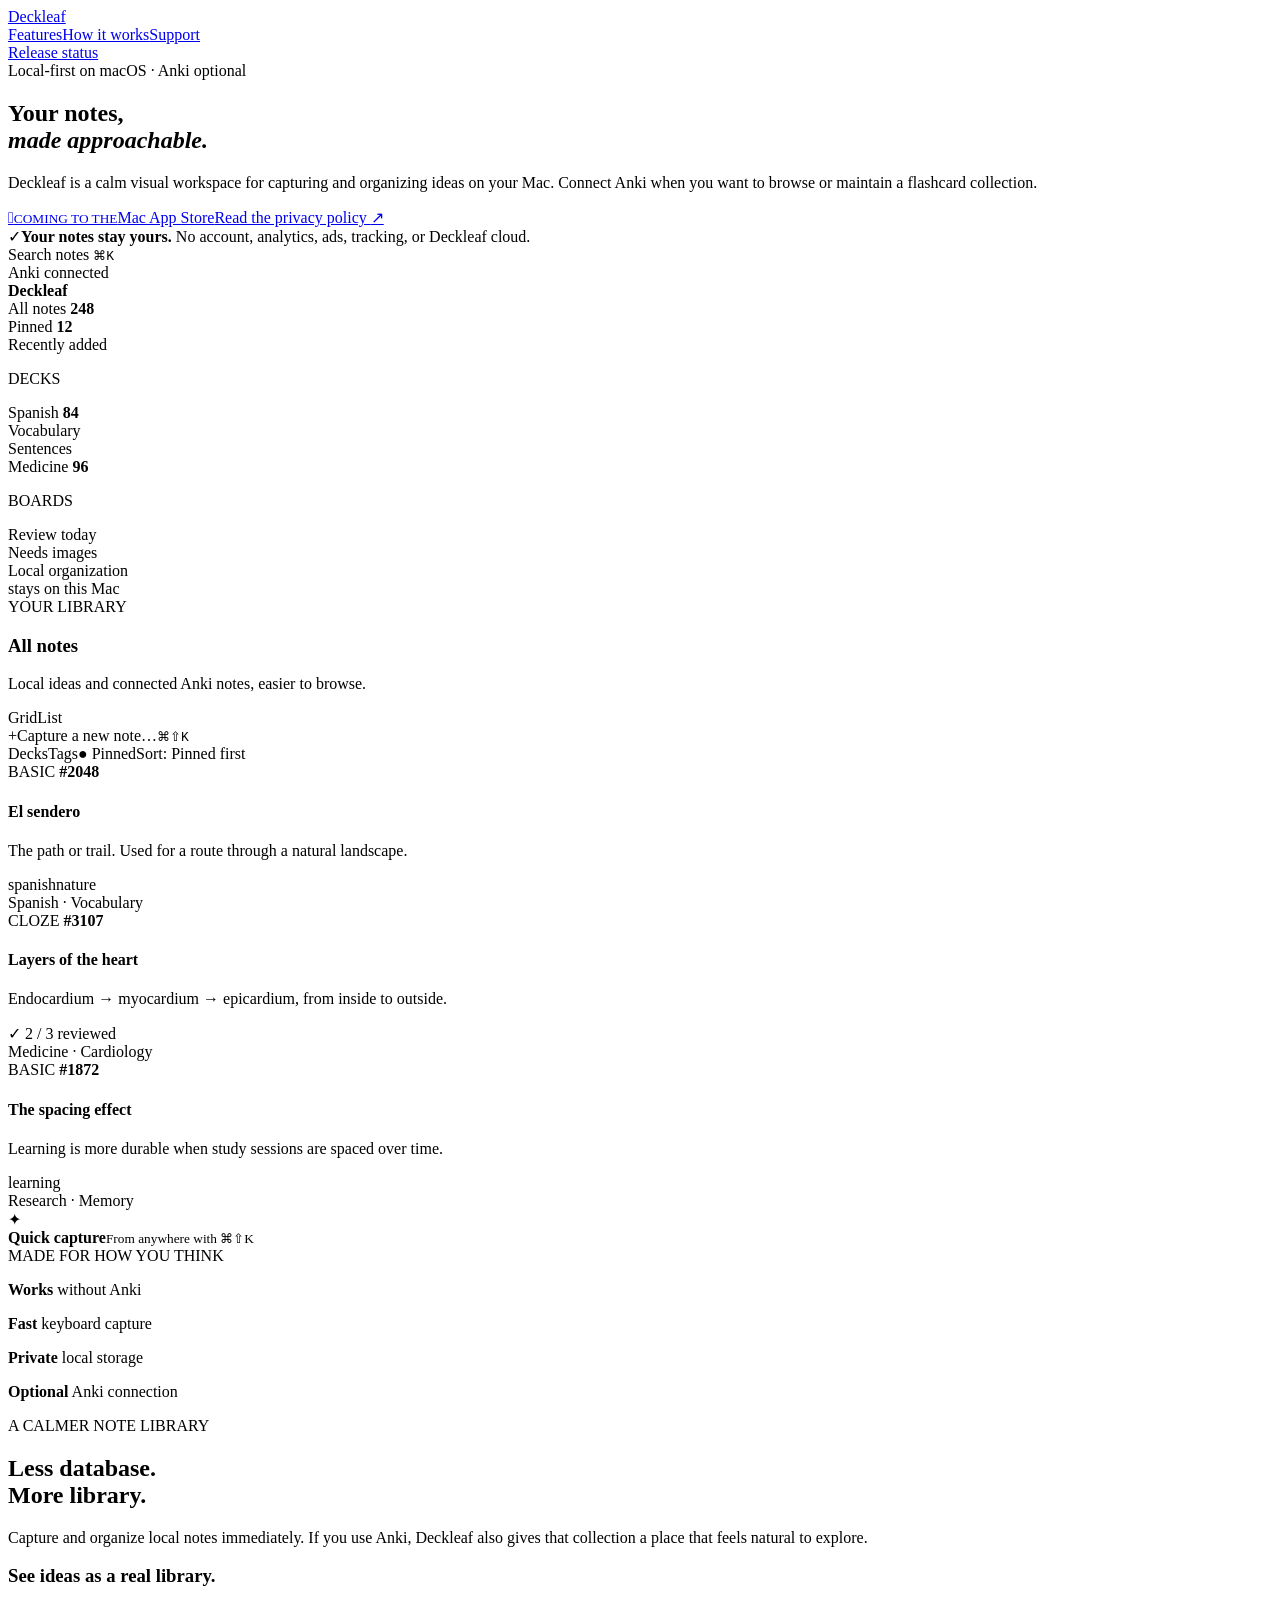
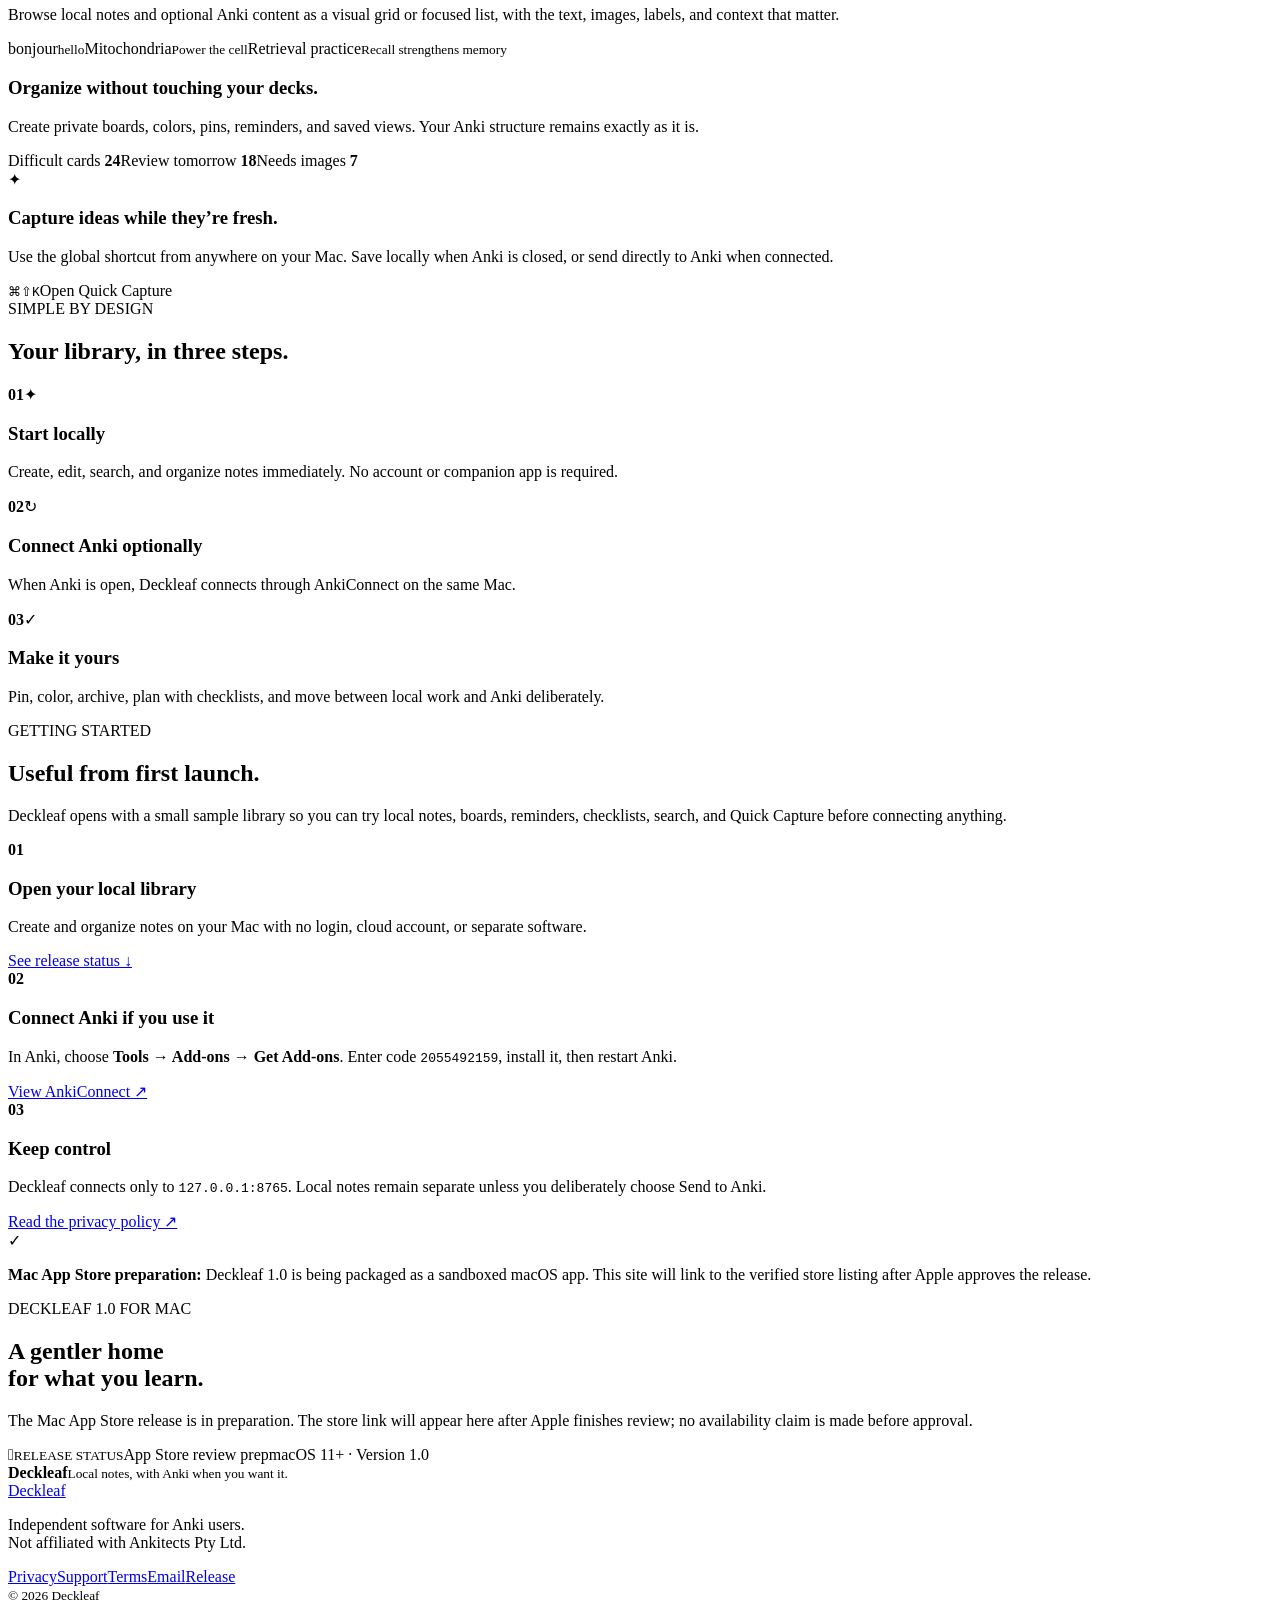
==== commit abc65fdd: "Publish current Deckleaf site" ====
--- a/docs/index.html
+++ b/docs/index.html
@@ -1,2 +1 @@
-<!DOCTYPE html><html lang="en"><head><meta charSet="utf-8"/><meta name="viewport" content="width=device-width, initial-scale=1"/><link rel="stylesheet" href="./assets/site.css"/><title>Deckleaf — Your Anki library, made approachable</title><meta name="description" content="A calm, visual desktop companion for browsing, organizing, and capturing Anki notes on macOS."/><meta property="og:title" content="Deckleaf — Your Anki library, made approachable"/><meta property="og:description" content="A calm, visual desktop companion for browsing, organizing, and capturing Anki notes on macOS."/><meta property="og:url" content="http://localhost:3001"/><meta property="og:type" content="website"/><meta property="og:image" content="http://localhost:3001/og.png"/><meta property="og:image:width" content="1200"/><meta property="og:image:height" content="630"/><meta property="og:image:alt" content="Deckleaf — Your Anki library, made approachable"/><meta name="twitter:card" content="summary_large_image"/><meta name="twitter:title" content="Deckleaf — Your Anki library, made approachable"/><meta name="twitter:description" content="A calm, visual desktop companion for browsing, organizing, and capturing Anki notes on macOS."/><meta name="twitter:image" content="http://localhost:3001/og.png"/><link rel="shortcut icon" href="/favicon.svg"/><link rel="icon" href="/favicon.svg"/><link rel="modulepreload" href="/@id/__x00__virtual:vite-rsc/entry-browser" />
-</head><body><main><header class="site-nav shell"><a class="site-brand" href="#top" aria-label="Deckleaf home"><span class="brand-mark" aria-hidden="true"><span class="note-glyph"></span></span><span>Deckleaf</span></a><nav aria-label="Main navigation"><a href="#features">Features</a><a href="#how-it-works">How it works</a><a href="https://github.com/bhambly/deckleaf">GitHub</a></nav><a class="nav-download" href="https://github.com/bhambly/deckleaf/releases/latest">Download for Mac</a></header><section class="hero shell" id="top"><div class="hero-copy"><span class="hero-kicker"><i></i>Built for Anki Desktop on macOS</span><h1>Your Anki library,<br/><em>made approachable.</em></h1><p>Deckleaf turns your Anki collection into a calm, visual workspace for browsing notes, organizing ideas, and capturing what you want to remember.</p><div class="hero-actions"><a class="primary-cta" href="https://github.com/bhambly/deckleaf/releases/latest"><span class="apple"></span><span><small>DOWNLOAD FOR</small>macOS</span></a><a class="secondary-cta" href="https://github.com/bhambly/deckleaf">View on GitHub <span>↗</span></a></div><div class="hero-note"><span class="shield-icon">✓</span><span><strong>Your notes stay yours.</strong> Deckleaf connects directly to Anki on your Mac.</span></div></div><div class="preview-wrap"><div class="glow"></div><div class="app-preview" aria-label="Preview of the Deckleaf desktop app"><div class="window-bar"><div class="traffic-lights"><i></i><i></i><i></i></div><div class="window-search"><span class="search-icon"></span>Search notes <kbd>⌘K</kbd></div><span class="connection"><i></i>Anki connected</span></div><div class="preview-body"><aside class="app-sidebar"><div class="app-brand"><span class="brand-mark" aria-hidden="true"><span class="note-glyph"></span></span><strong>Deckleaf</strong></div><div class="nav-item active"><span class="tiny-icon grid-icon"></span>All notes <b>248</b></div><div class="nav-item"><span class="tiny-icon pin-icon"></span>Pinned <b>12</b></div><div class="nav-item"><span class="tiny-icon clock-icon"></span>Recently added</div><p class="side-label">DECKS</p><div class="deck-row"><i class="disclosure"></i>Spanish <b>84</b></div><div class="deck-row indent"><i class="deck-dot amber"></i>Vocabulary</div><div class="deck-row indent"><i class="deck-dot coral"></i>Sentences</div><div class="deck-row"><i class="disclosure"></i>Medicine <b>96</b></div><p class="side-label">BOARDS</p><div class="deck-row"><i class="board-dot mint"></i>Review today</div><div class="deck-row"><i class="board-dot sky"></i>Needs images</div><div class="privacy-row"><span class="lock-icon"></span>Local organization<br/>stays on this Mac</div></aside><main class="app-main"><div class="app-heading"><div><span class="eyebrow">YOUR LIBRARY</span><h3>All notes</h3><p>Everything in your Anki collection, easier to browse.</p></div><div class="view-toggle"><span class="selected">Grid</span><span>List</span></div></div><div class="capture-bar"><span class="plus">+</span><span>Capture a new note…</span><kbd>⌘⇧K</kbd></div><div class="filter-row"><span>Decks</span><span>Tags</span><span class="on">● Pinned</span><span class="sort">Sort: Pinned first</span></div><div class="note-grid"><article class="note-card sand"><div class="card-meta">BASIC <b>#2048</b></div><h4>El sendero</h4><p>The path or trail. Used for a route through a natural landscape.</p><div class="chips"><span>spanish</span><span>nature</span></div><footer>Spanish · Vocabulary</footer></article><article class="note-card mint-card"><div class="card-meta">CLOZE <b>#3107</b></div><h4>Layers of the heart</h4><p>Endocardium → myocardium → epicardium, from inside to outside.</p><div class="progress-chip">✓ 2 / 3 reviewed</div><footer>Medicine · Cardiology</footer></article><article class="note-card"><div class="card-meta">BASIC <b>#1872</b></div><h4>The spacing effect</h4><p>Learning is more durable when study sessions are spaced over time.</p><div class="chips"><span>learning</span></div><footer>Research · Memory</footer></article></div></main></div></div><div class="floating-note"><span class="spark">✦</span><div><strong>Quick capture</strong><small>From anywhere with ⌘⇧K</small></div></div></div></section><section class="trust-strip"><div class="shell"><span>MADE FOR HOW YOU STUDY</span><p><b>Local-first</b> organization</p><p><b>Fast</b> keyboard capture</p><p><b>Native</b> macOS experience</p><p><b>Open</b> on GitHub</p></div></section><section class="feature-section shell" id="features"><div class="section-heading"><span class="eyebrow">A BETTER VIEW OF ANKI</span><h2>Less database.<br/>More library.</h2><p>Anki is brilliant at scheduling. Deckleaf gives your notes a place that feels natural to explore.</p></div><div class="feature-grid"><article class="feature-card large"><div class="feature-icon amber-bg"><span class="grid-mini"></span></div><h3>See the notes behind the cards.</h3><p>Browse your collection as a visual grid or focused list, with the fields, images, tags, and context that matter.</p><div class="mini-cards"><span class="mini-card peach-card">bonjour<small>hello</small></span><span class="mini-card mint-card">Mitochondria<small>Power the cell</small></span><span class="mini-card lavender-card">Retrieval practice<small>Recall strengthens memory</small></span></div></article><article class="feature-card"><div class="feature-icon mint-bg"><span class="board-mini"></span></div><h3>Organize without touching your decks.</h3><p>Create private boards, colors, pins, reminders, and saved views. Your Anki structure remains exactly as it is.</p><div class="board-list"><span><i class="board-dot coral"></i>Difficult cards <b>24</b></span><span><i class="board-dot mint"></i>Review tomorrow <b>18</b></span><span><i class="board-dot sky"></i>Needs images <b>7</b></span></div></article><article class="feature-card"><div class="feature-icon sky-bg"><span class="bolt-mini">✦</span></div><h3>Capture ideas while they’re fresh.</h3><p>Use the global shortcut to create a new Anki note from anywhere on your Mac—without breaking your flow.</p><div class="shortcut"><kbd>⌘</kbd><kbd>⇧</kbd><kbd>K</kbd><span>Open Quick Capture</span></div></article></div></section><section class="workflow" id="how-it-works"><div class="shell"><div class="section-heading compact"><span class="eyebrow">SIMPLE BY DESIGN</span><h2>Your collection, in three steps.</h2></div><div class="steps"><article><b>01</b><span class="step-mark">↓</span><h3>Open Anki</h3><p>Deckleaf connects locally through the trusted AnkiConnect add-on.</p></article><article><b>02</b><span class="step-mark">↻</span><h3>Sync your library</h3><p>Your notes are indexed on your Mac for a fast, visual browsing experience.</p></article><article><b>03</b><span class="step-mark">✦</span><h3>Make it yours</h3><p>Browse, pin, color, organize, and capture without changing how you study.</p></article></div></div></section><section class="install shell" id="install"><div class="section-heading"><span class="eyebrow">INSTALLATION</span><h2>Ready in a few minutes.</h2><p>Deckleaf runs locally on your Mac and talks to Anki through AnkiConnect. Your collection never leaves your computer.</p></div><div class="install-grid"><article><b>01</b><h3>Download Deckleaf</h3><p>Open the latest GitHub release and download the macOS build. Move Deckleaf to your Applications folder, then open it.</p><a href="https://github.com/bhambly/deckleaf/releases/latest">Get the latest release ↗</a></article><article><b>02</b><h3>Install AnkiConnect</h3><p>In Anki, choose <strong>Tools → Add-ons → Get Add-ons</strong>. Enter code <code>2055492159</code>, install it, then restart Anki.</p><a href="https://ankiweb.net/shared/info/2055492159">View AnkiConnect ↗</a></article><article><b>03</b><h3>Keep Anki open</h3><p>Launch Anki before Deckleaf. AnkiConnect listens locally at <code>127.0.0.1:8765</code>; Deckleaf connects automatically and begins syncing.</p></article></div><div class="install-note"><span class="shield-icon">✓</span><p><strong>First launch on macOS:</strong> If macOS blocks the app, open <strong>System Settings → Privacy &amp; Security</strong>, then choose <strong>Open Anyway</strong>. Deckleaf currently supports macOS 11 or later.</p></div></section><section class="download shell" id="download"><div class="download-card"><div class="download-copy"><span class="brand-mark" aria-hidden="true"><span class="note-glyph"></span></span><span class="eyebrow">DECKLEAF FOR MAC</span><h2>A gentler way into<br/>your Anki collection.</h2><p>Download the newest Deckleaf build from GitHub Releases, then follow the installation steps above to connect it to Anki.</p><div class="hero-actions"><a class="primary-cta" href="https://github.com/bhambly/deckleaf/releases/latest"><span class="apple"></span><span><small>DOWNLOAD LATEST FROM</small>GitHub</span></a><span class="version">macOS 11+ · Apple Silicon</span></div></div><div class="download-art"><div class="stack-card one"></div><div class="stack-card two"></div><div class="stack-card three"><span class="note-glyph"></span><b>Deckleaf</b><small>Your Anki library, made approachable.</small></div></div></div></section><footer><div class="shell"><a class="site-brand" href="#top"><span class="brand-mark" aria-hidden="true"><span class="note-glyph"></span></span><span>Deckleaf</span></a><p>Independent software for Anki users.<br/>Not affiliated with Ankitects Pty Ltd.</p><div><a href="https://github.com/bhambly/deckleaf">GitHub</a><a href="#features">Features</a><a href="#download">Download</a></div><small>© 2026 Deckleaf</small></div></footer></main></body></html>+<!DOCTYPE html><html lang="en"><head><meta name="generator" content="Deckleaf static export"/><meta charSet="utf-8"/><meta name="viewport" content="width=device-width, initial-scale=1"/><link rel="stylesheet" href="/assets/site.css"/><title>Deckleaf — Local notes, with Anki when you want it</title><meta name="description" content="A calm, local-first notes workspace for macOS with Quick Capture, visual organization, and optional Anki connectivity."/><meta property="og:title" content="Deckleaf — Local notes, with Anki when you want it"/><meta property="og:description" content="A calm, local-first notes workspace for macOS with Quick Capture, visual organization, and optional Anki connectivity."/><meta property="og:url" content="https://deckleaf.com/"/><meta property="og:type" content="website"/><meta property="og:image" content="https://deckleaf.com/og-deckleaf.png"/><meta property="og:image:width" content="1200"/><meta property="og:image:height" content="630"/><meta property="og:image:alt" content="Layered note cards and leaves representing Deckleaf’s local-first visual library"/><meta name="twitter:card" content="summary_large_image"/><meta name="twitter:title" content="Deckleaf — Local notes, with Anki when you want it"/><meta name="twitter:description" content="A calm, local-first notes workspace for macOS with Quick Capture, visual organization, and optional Anki connectivity."/><meta name="twitter:image" content="https://deckleaf.com/og-deckleaf.png"/><link rel="shortcut icon" href="https://deckleaf.com/favicon.svg"/><link rel="icon" href="https://deckleaf.com/favicon.svg"/><link rel="canonical" href="https://deckleaf.com/"/></head><body><main><header class="site-nav shell"><a class="site-brand" href="#top" aria-label="Deckleaf home"><span class="brand-mark" aria-hidden="true"><span class="note-glyph"></span></span><span>Deckleaf</span></a><nav aria-label="Main navigation"><a href="#features">Features</a><a href="#how-it-works">How it works</a><a href="/support">Support</a></nav><a class="nav-download" href="#availability">Release status</a></header><section class="hero shell" id="top"><div class="hero-copy"><span class="hero-kicker"><i></i>Local-first on macOS · Anki optional</span><h1>Your notes,<br/><em>made approachable.</em></h1><p>Deckleaf is a calm visual workspace for capturing and organizing ideas on your Mac. Connect Anki when you want to browse or maintain a flashcard collection.</p><div class="hero-actions"><a class="primary-cta" href="#availability"><span class="apple"></span><span><small>COMING TO THE</small>Mac App Store</span></a><a class="secondary-cta" href="/privacy">Read the privacy policy <span>↗</span></a></div><div class="hero-note"><span class="shield-icon">✓</span><span><strong>Your notes stay yours.</strong> No account, analytics, ads, tracking, or Deckleaf cloud.</span></div></div><div class="preview-wrap"><div class="glow"></div><div class="app-preview" aria-label="Preview of the Deckleaf desktop app"><div class="window-bar"><div class="traffic-lights"><i></i><i></i><i></i></div><div class="window-search"><span class="search-icon"></span>Search notes <kbd>⌘K</kbd></div><span class="connection"><i></i>Anki connected</span></div><div class="preview-body"><aside class="app-sidebar"><div class="app-brand"><span class="brand-mark" aria-hidden="true"><span class="note-glyph"></span></span><strong>Deckleaf</strong></div><div class="nav-item active"><span class="tiny-icon grid-icon"></span>All notes <b>248</b></div><div class="nav-item"><span class="tiny-icon pin-icon"></span>Pinned <b>12</b></div><div class="nav-item"><span class="tiny-icon clock-icon"></span>Recently added</div><p class="side-label">DECKS</p><div class="deck-row"><i class="disclosure"></i>Spanish <b>84</b></div><div class="deck-row indent"><i class="deck-dot amber"></i>Vocabulary</div><div class="deck-row indent"><i class="deck-dot coral"></i>Sentences</div><div class="deck-row"><i class="disclosure"></i>Medicine <b>96</b></div><p class="side-label">BOARDS</p><div class="deck-row"><i class="board-dot mint"></i>Review today</div><div class="deck-row"><i class="board-dot sky"></i>Needs images</div><div class="privacy-row"><span class="lock-icon"></span>Local organization<br/>stays on this Mac</div></aside><main class="app-main"><div class="app-heading"><div><span class="eyebrow">YOUR LIBRARY</span><h3>All notes</h3><p>Local ideas and connected Anki notes, easier to browse.</p></div><div class="view-toggle"><span class="selected">Grid</span><span>List</span></div></div><div class="capture-bar"><span class="plus">+</span><span>Capture a new note…</span><kbd>⌘⇧K</kbd></div><div class="filter-row"><span>Decks</span><span>Tags</span><span class="on">● Pinned</span><span class="sort">Sort: Pinned first</span></div><div class="note-grid"><article class="note-card sand"><div class="card-meta">BASIC <b>#2048</b></div><h4>El sendero</h4><p>The path or trail. Used for a route through a natural landscape.</p><div class="chips"><span>spanish</span><span>nature</span></div><footer>Spanish · Vocabulary</footer></article><article class="note-card mint-card"><div class="card-meta">CLOZE <b>#3107</b></div><h4>Layers of the heart</h4><p>Endocardium → myocardium → epicardium, from inside to outside.</p><div class="progress-chip">✓ 2 / 3 reviewed</div><footer>Medicine · Cardiology</footer></article><article class="note-card"><div class="card-meta">BASIC <b>#1872</b></div><h4>The spacing effect</h4><p>Learning is more durable when study sessions are spaced over time.</p><div class="chips"><span>learning</span></div><footer>Research · Memory</footer></article></div></main></div></div><div class="floating-note"><span class="spark">✦</span><div><strong>Quick capture</strong><small>From anywhere with ⌘⇧K</small></div></div></div></section><section class="trust-strip"><div class="shell"><span>MADE FOR HOW YOU THINK</span><p><b>Works</b> without Anki</p><p><b>Fast</b> keyboard capture</p><p><b>Private</b> local storage</p><p><b>Optional</b> Anki connection</p></div></section><section class="feature-section shell" id="features"><div class="section-heading"><span class="eyebrow">A CALMER NOTE LIBRARY</span><h2>Less database.<br/>More library.</h2><p>Capture and organize local notes immediately. If you use Anki, Deckleaf also gives that collection a place that feels natural to explore.</p></div><div class="feature-grid"><article class="feature-card large"><div class="feature-icon amber-bg"><span class="grid-mini"></span></div><h3>See ideas as a real library.</h3><p>Browse local notes and optional Anki content as a visual grid or focused list, with the text, images, labels, and context that matter.</p><div class="mini-cards"><span class="mini-card peach-card">bonjour<small>hello</small></span><span class="mini-card mint-card">Mitochondria<small>Power the cell</small></span><span class="mini-card lavender-card">Retrieval practice<small>Recall strengthens memory</small></span></div></article><article class="feature-card"><div class="feature-icon mint-bg"><span class="board-mini"></span></div><h3>Organize without touching your decks.</h3><p>Create private boards, colors, pins, reminders, and saved views. Your Anki structure remains exactly as it is.</p><div class="board-list"><span><i class="board-dot coral"></i>Difficult cards <b>24</b></span><span><i class="board-dot mint"></i>Review tomorrow <b>18</b></span><span><i class="board-dot sky"></i>Needs images <b>7</b></span></div></article><article class="feature-card"><div class="feature-icon sky-bg"><span class="bolt-mini">✦</span></div><h3>Capture ideas while they’re fresh.</h3><p>Use the global shortcut from anywhere on your Mac. Save locally when Anki is closed, or send directly to Anki when connected.</p><div class="shortcut"><kbd>⌘</kbd><kbd>⇧</kbd><kbd>K</kbd><span>Open Quick Capture</span></div></article></div></section><section class="workflow" id="how-it-works"><div class="shell"><div class="section-heading compact"><span class="eyebrow">SIMPLE BY DESIGN</span><h2>Your library, in three steps.</h2></div><div class="steps"><article><b>01</b><span class="step-mark">✦</span><h3>Start locally</h3><p>Create, edit, search, and organize notes immediately. No account or companion app is required.</p></article><article><b>02</b><span class="step-mark">↻</span><h3>Connect Anki optionally</h3><p>When Anki is open, Deckleaf connects through AnkiConnect on the same Mac.</p></article><article><b>03</b><span class="step-mark">✓</span><h3>Make it yours</h3><p>Pin, color, archive, plan with checklists, and move between local work and Anki deliberately.</p></article></div></div></section><section class="install shell" id="install"><div class="section-heading"><span class="eyebrow">GETTING STARTED</span><h2>Useful from first launch.</h2><p>Deckleaf opens with a small sample library so you can try local notes, boards, reminders, checklists, search, and Quick Capture before connecting anything.</p></div><div class="install-grid"><article><b>01</b><h3>Open your local library</h3><p>Create and organize notes on your Mac with no login, cloud account, or separate software.</p><a href="#availability">See release status ↓</a></article><article><b>02</b><h3>Connect Anki if you use it</h3><p>In Anki, choose <strong>Tools → Add-ons → Get Add-ons</strong>. Enter code <code>2055492159</code>, install it, then restart Anki.</p><a href="https://ankiweb.net/shared/info/2055492159">View AnkiConnect ↗</a></article><article><b>03</b><h3>Keep control</h3><p>Deckleaf connects only to <code>127.0.0.1:8765</code>. Local notes remain separate unless you deliberately choose Send to Anki.</p><a href="/privacy">Read the privacy policy ↗</a></article></div><div class="install-note"><span class="shield-icon">✓</span><p><strong>Mac App Store preparation:</strong> Deckleaf 1.0 is being packaged as a sandboxed macOS app. This site will link to the verified store listing after Apple approves the release.</p></div></section><section class="download shell" id="availability"><div class="download-card"><div class="download-copy"><span class="brand-mark" aria-hidden="true"><span class="note-glyph"></span></span><span class="eyebrow">DECKLEAF 1.0 FOR MAC</span><h2>A gentler home<br/>for what you learn.</h2><p>The Mac App Store release is in preparation. The store link will appear here after Apple finishes review; no availability claim is made before approval.</p><div class="hero-actions"><span class="primary-cta release-status"><span class="apple"></span><span><small>RELEASE STATUS</small>App Store review prep</span></span><span class="version">macOS 11+ · Version 1.0</span></div></div><div class="download-art"><div class="stack-card one"></div><div class="stack-card two"></div><div class="stack-card three"><span class="note-glyph"></span><b>Deckleaf</b><small>Local notes, with Anki when you want it.</small></div></div></div></section><footer><div class="shell"><a class="site-brand" href="#top"><span class="brand-mark" aria-hidden="true"><span class="note-glyph"></span></span><span>Deckleaf</span></a><p>Independent software for Anki users.<br/>Not affiliated with Ankitects Pty Ltd.</p><div><a href="/privacy">Privacy</a><a href="/support">Support</a><a href="/terms">Terms</a><a href="mailto:deckleaf.admin@gmail.com">Email</a><a href="#availability">Release</a></div><small>© 2026 Deckleaf</small></div></footer></main></body></html>
